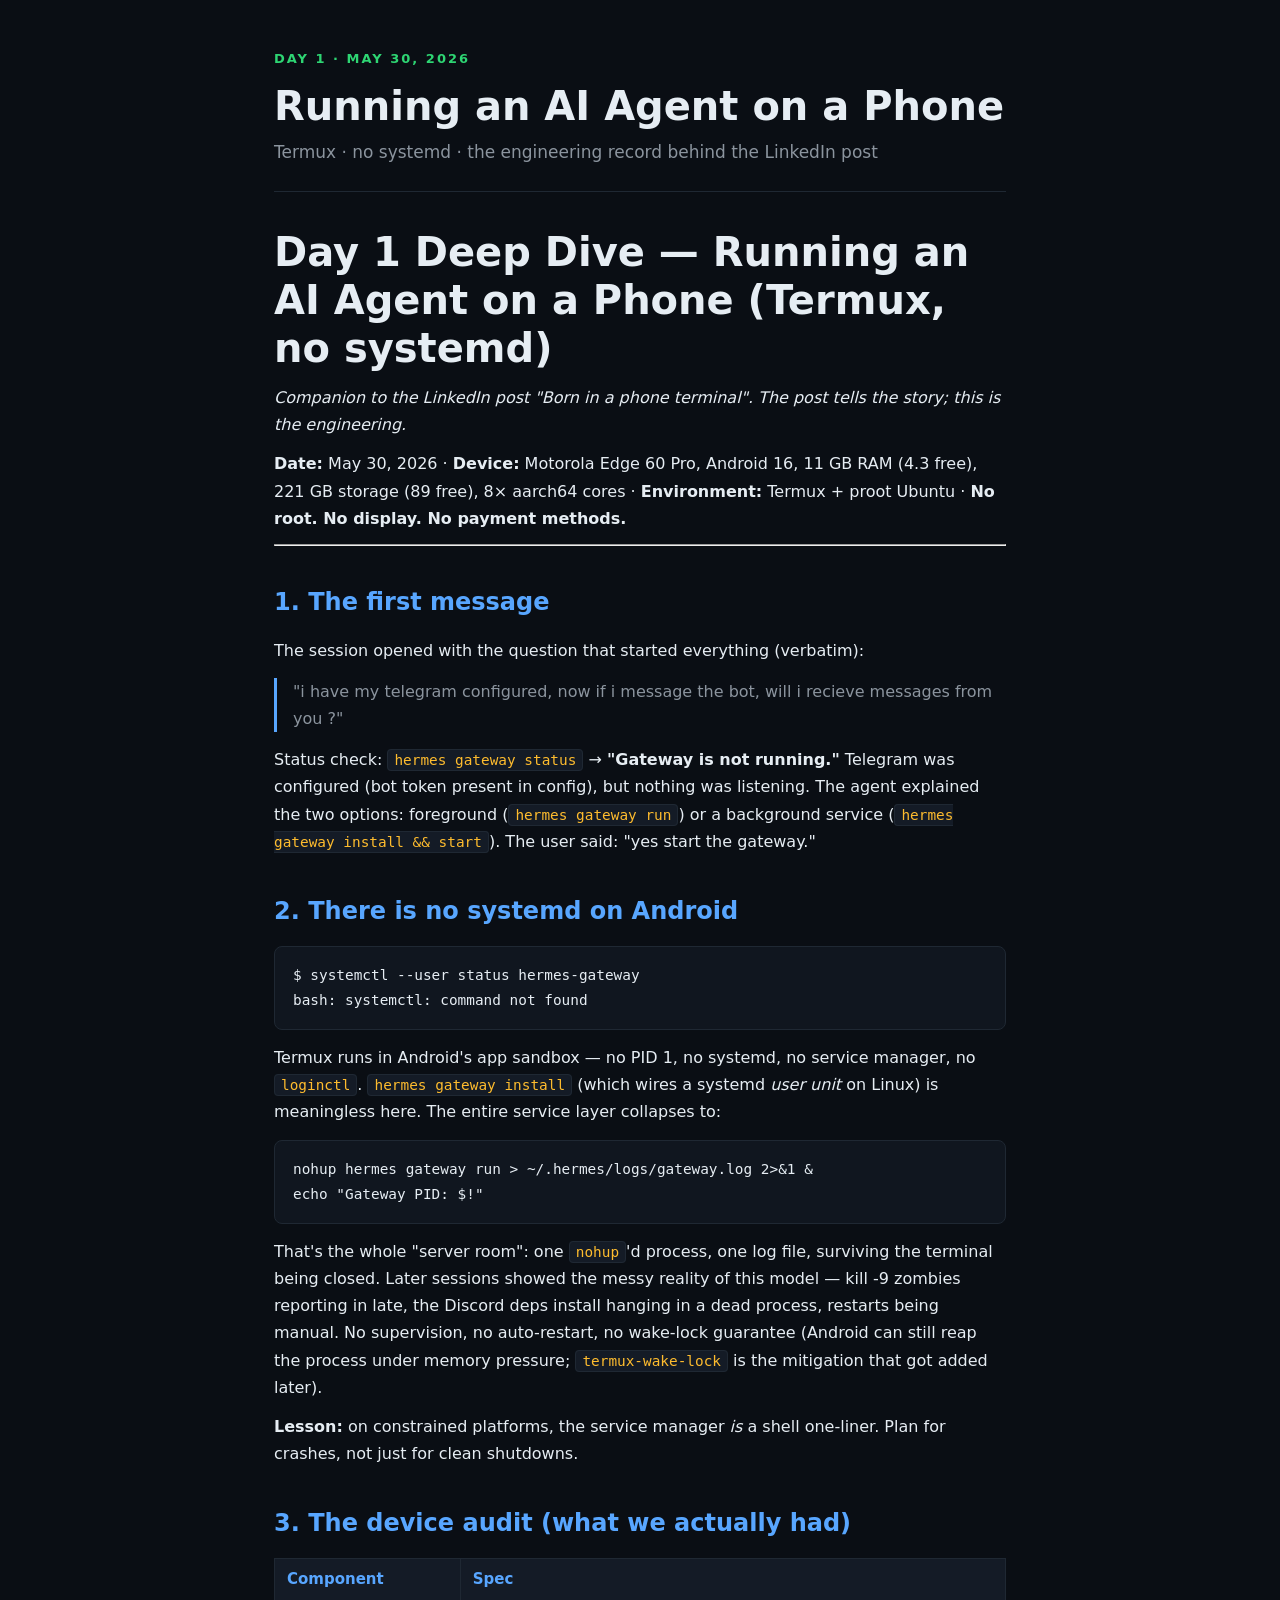
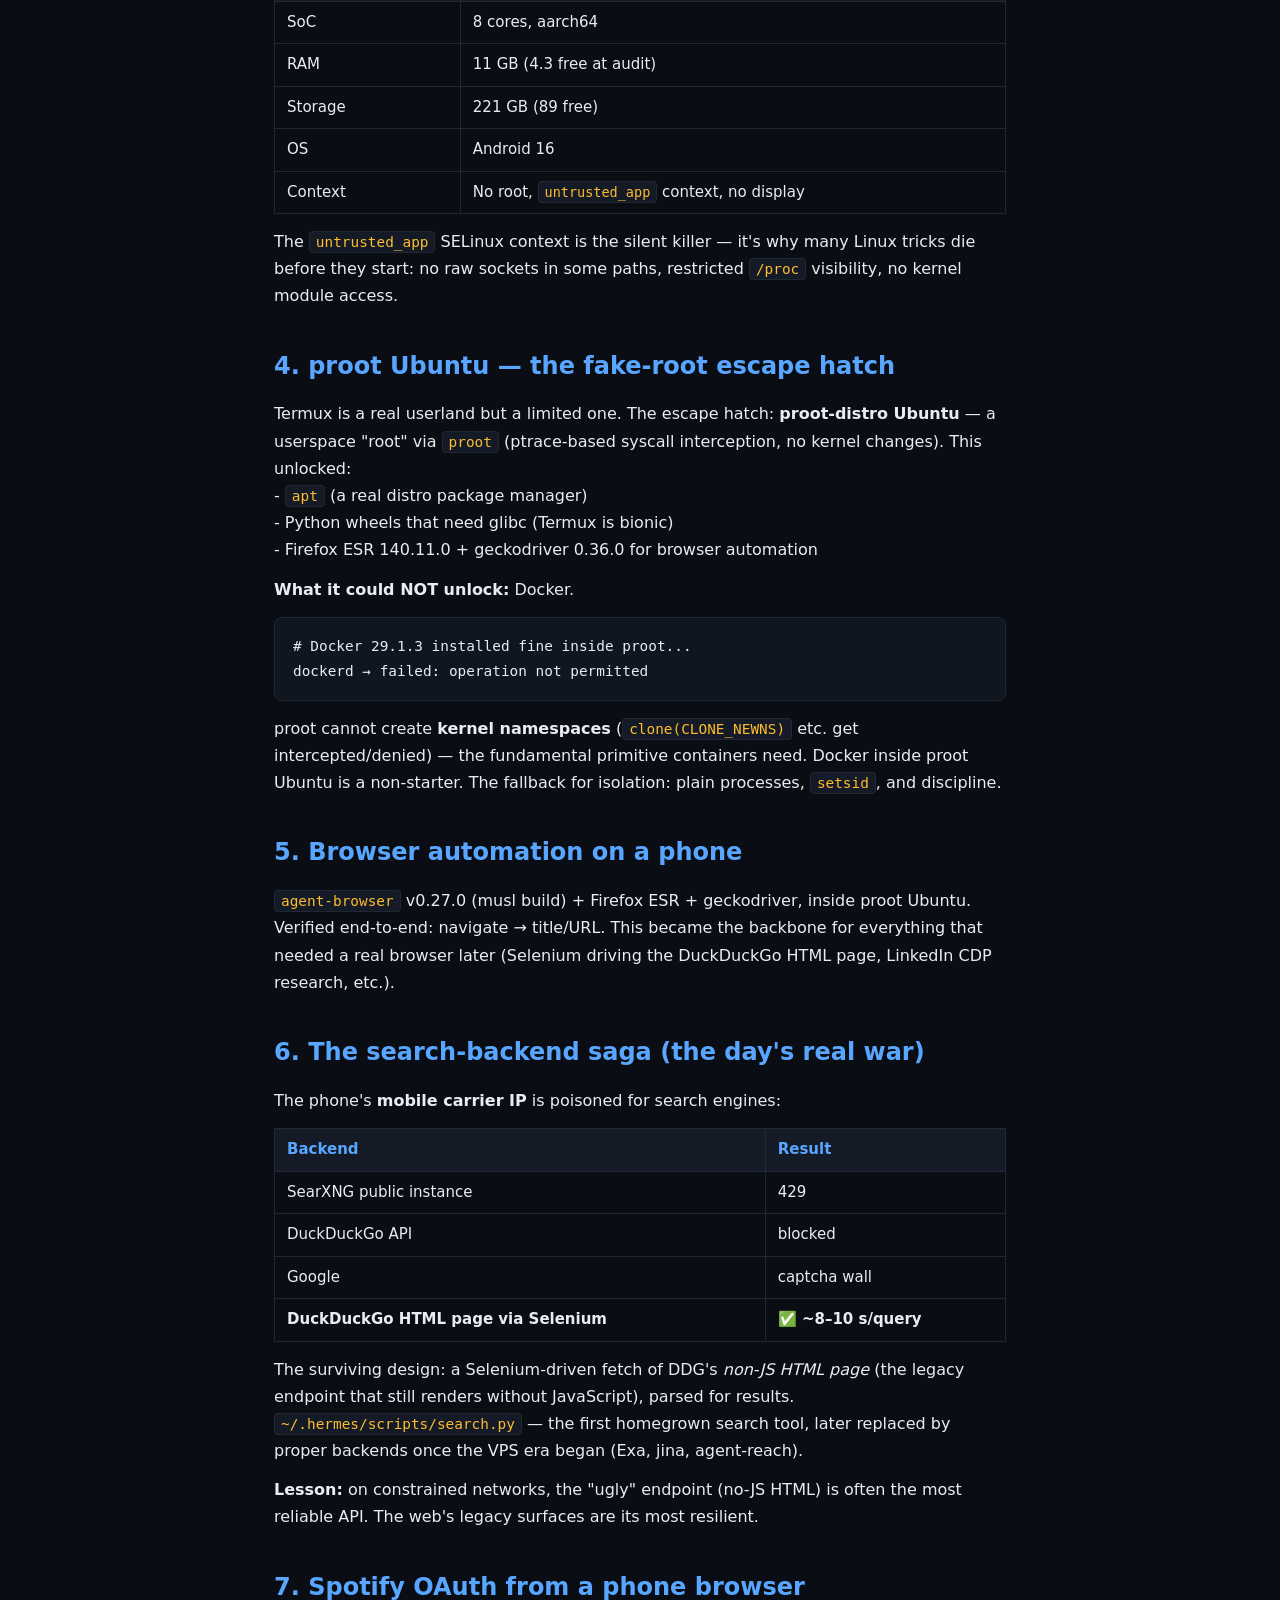
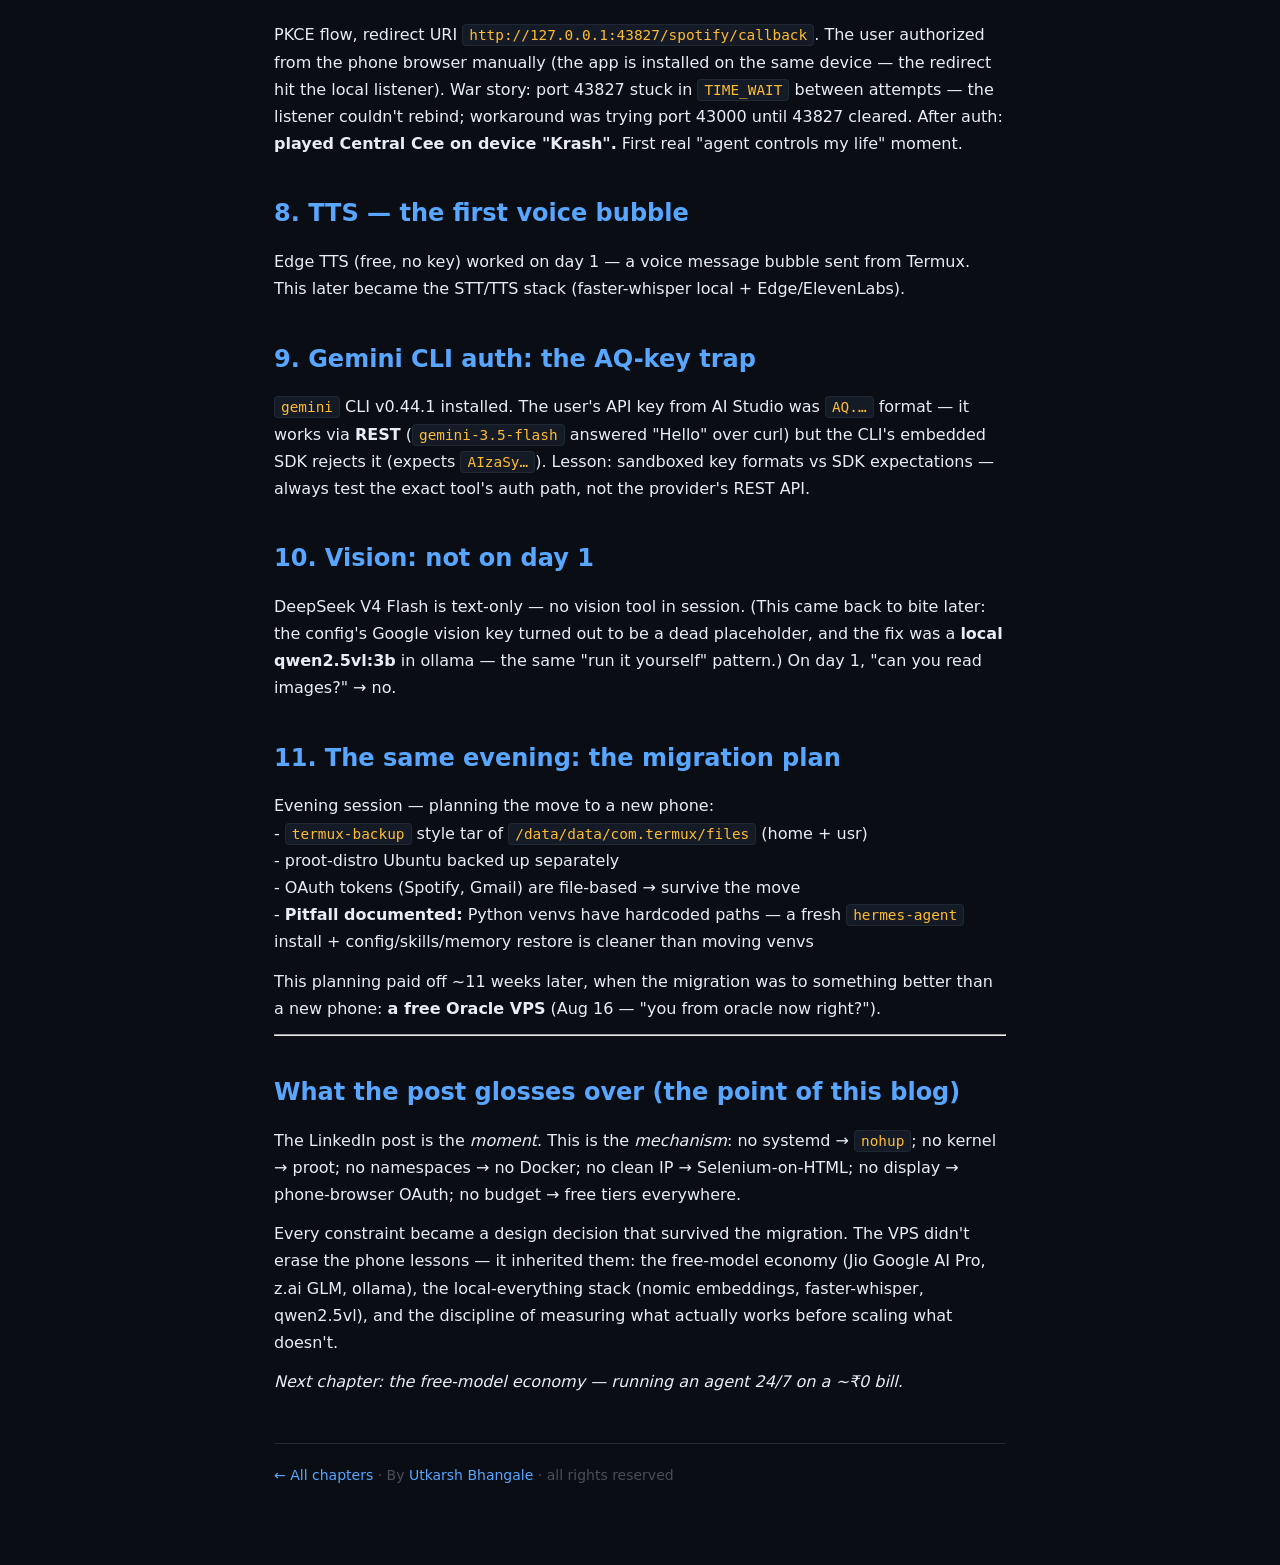
==== day1.html @ 211d9747 "feat: agent-journey blog — day 1 deep dive + landing" ====
<!DOCTYPE html>
<html lang="en">
<head>
<meta charset="utf-8">
<meta name="viewport" content="width=device-width, initial-scale=1">
<title>Day 1 Deep Dive — Running an AI Agent on a Phone</title>
<meta property="og:title" content="Day 1 — Running an AI Agent on a Phone (Termux, no systemd)">
<meta property="og:description" content="The engineering record of day 1: no systemd, nohup as service manager, proot, the search-backend war, and more.">
<meta property="og:image" content="https://kragent66-glitch.github.io/agent-journey/og-card.png">
<link rel="stylesheet" href="style.css">
</head>
<body>
<div class="wrap">
  <header class="top">
    <div class="kicker">Day 1 · May 30, 2026</div>
    <h1>Running an AI Agent on a Phone</h1>
    <div class="sub">Termux · no systemd · the engineering record behind the LinkedIn post</div>
  </header>
  <h1>Day 1 Deep Dive — Running an AI Agent on a Phone (Termux, no systemd)</h1>
<p><em>Companion to the LinkedIn post "Born in a phone terminal". The post tells the story; this is the engineering.</em></p>
<p><strong>Date:</strong> May 30, 2026 · <strong>Device:</strong> Motorola Edge 60 Pro, Android 16, 11 GB RAM (4.3 free), 221 GB storage (89 free), 8× aarch64 cores · <strong>Environment:</strong> Termux + proot Ubuntu · <strong>No root. No display. No payment methods.</strong></p>
<hr />
<h2>1. The first message</h2>
<p>The session opened with the question that started everything (verbatim):</p>
<blockquote>
<p>"i have my telegram configured, now if i message the bot, will i recieve messages from you ?"</p>
</blockquote>
<p>Status check: <code>hermes gateway status</code> → <strong>"Gateway is not running."</strong> Telegram was configured (bot token present in config), but nothing was listening. The agent explained the two options: foreground (<code>hermes gateway run</code>) or a background service (<code>hermes gateway install &amp;&amp; start</code>). The user said: "yes start the gateway."</p>
<h2>2. There is no systemd on Android</h2>
<pre><code class="language-bash">$ systemctl --user status hermes-gateway
bash: systemctl: command not found
</code></pre>
<p>Termux runs in Android's app sandbox — no PID 1, no systemd, no service manager, no <code>loginctl</code>. <code>hermes gateway install</code> (which wires a systemd <em>user unit</em> on Linux) is meaningless here. The entire service layer collapses to:</p>
<pre><code class="language-bash">nohup hermes gateway run &gt; ~/.hermes/logs/gateway.log 2&gt;&amp;1 &amp;
echo &quot;Gateway PID: $!&quot;
</code></pre>
<p>That's the whole "server room": one <code>nohup</code>'d process, one log file, surviving the terminal being closed. Later sessions showed the messy reality of this model — kill -9 zombies reporting in late, the Discord deps install hanging in a dead process, restarts being manual. No supervision, no auto-restart, no wake-lock guarantee (Android can still reap the process under memory pressure; <code>termux-wake-lock</code> is the mitigation that got added later).</p>
<p><strong>Lesson:</strong> on constrained platforms, the service manager <em>is</em> a shell one-liner. Plan for crashes, not just for clean shutdowns.</p>
<h2>3. The device audit (what we actually had)</h2>
<table>
<thead>
<tr>
<th>Component</th>
<th>Spec</th>
</tr>
</thead>
<tbody>
<tr>
<td>SoC</td>
<td>8 cores, aarch64</td>
</tr>
<tr>
<td>RAM</td>
<td>11 GB (4.3 free at audit)</td>
</tr>
<tr>
<td>Storage</td>
<td>221 GB (89 free)</td>
</tr>
<tr>
<td>OS</td>
<td>Android 16</td>
</tr>
<tr>
<td>Context</td>
<td>No root, <code>untrusted_app</code> context, no display</td>
</tr>
</tbody>
</table>
<p>The <code>untrusted_app</code> SELinux context is the silent killer — it's why many Linux tricks die before they start: no raw sockets in some paths, restricted <code>/proc</code> visibility, no kernel module access.</p>
<h2>4. proot Ubuntu — the fake-root escape hatch</h2>
<p>Termux is a real userland but a limited one. The escape hatch: <strong>proot-distro Ubuntu</strong> — a userspace "root" via <code>proot</code> (ptrace-based syscall interception, no kernel changes). This unlocked:<br />
- <code>apt</code> (a real distro package manager)<br />
- Python wheels that need glibc (Termux is bionic)<br />
- Firefox ESR 140.11.0 + geckodriver 0.36.0 for browser automation</p>
<p><strong>What it could NOT unlock:</strong> Docker.</p>
<pre><code class="language-bash"># Docker 29.1.3 installed fine inside proot...
dockerd → failed: operation not permitted
</code></pre>
<p>proot cannot create <strong>kernel namespaces</strong> (<code>clone(CLONE_NEWNS)</code> etc. get intercepted/denied) — the fundamental primitive containers need. Docker inside proot Ubuntu is a non-starter. The fallback for isolation: plain processes, <code>setsid</code>, and discipline.</p>
<h2>5. Browser automation on a phone</h2>
<p><code>agent-browser</code> v0.27.0 (musl build) + Firefox ESR + geckodriver, inside proot Ubuntu. Verified end-to-end: navigate → title/URL. This became the backbone for everything that needed a real browser later (Selenium driving the DuckDuckGo HTML page, LinkedIn CDP research, etc.).</p>
<h2>6. The search-backend saga (the day's real war)</h2>
<p>The phone's <strong>mobile carrier IP</strong> is poisoned for search engines:</p>
<table>
<thead>
<tr>
<th>Backend</th>
<th>Result</th>
</tr>
</thead>
<tbody>
<tr>
<td>SearXNG public instance</td>
<td>429</td>
</tr>
<tr>
<td>DuckDuckGo API</td>
<td>blocked</td>
</tr>
<tr>
<td>Google</td>
<td>captcha wall</td>
</tr>
<tr>
<td><strong>DuckDuckGo HTML page via Selenium</strong></td>
<td><strong>✅ ~8–10 s/query</strong></td>
</tr>
</tbody>
</table>
<p>The surviving design: a Selenium-driven fetch of DDG's <em>non-JS HTML page</em> (the legacy endpoint that still renders without JavaScript), parsed for results. <code>~/.hermes/scripts/search.py</code> — the first homegrown search tool, later replaced by proper backends once the VPS era began (Exa, jina, agent-reach).</p>
<p><strong>Lesson:</strong> on constrained networks, the "ugly" endpoint (no-JS HTML) is often the most reliable API. The web's legacy surfaces are its most resilient.</p>
<h2>7. Spotify OAuth from a phone browser</h2>
<p>PKCE flow, redirect URI <code>http://127.0.0.1:43827/spotify/callback</code>. The user authorized from the phone browser manually (the app is installed on the same device — the redirect hit the local listener). War story: port 43827 stuck in <code>TIME_WAIT</code> between attempts — the listener couldn't rebind; workaround was trying port 43000 until 43827 cleared. After auth: <strong>played Central Cee on device "Krash".</strong> First real "agent controls my life" moment.</p>
<h2>8. TTS — the first voice bubble</h2>
<p>Edge TTS (free, no key) worked on day 1 — a voice message bubble sent from Termux. This later became the STT/TTS stack (faster-whisper local + Edge/ElevenLabs).</p>
<h2>9. Gemini CLI auth: the AQ-key trap</h2>
<p><code>gemini</code> CLI v0.44.1 installed. The user's API key from AI Studio was <code>AQ.…</code> format — it works via <strong>REST</strong> (<code>gemini-3.5-flash</code> answered "Hello" over curl) but the CLI's embedded SDK rejects it (expects <code>AIzaSy…</code>). Lesson: sandboxed key formats vs SDK expectations — always test the exact tool's auth path, not the provider's REST API.</p>
<h2>10. Vision: not on day 1</h2>
<p>DeepSeek V4 Flash is text-only — no vision tool in session. (This came back to bite later: the config's Google vision key turned out to be a dead placeholder, and the fix was a <strong>local qwen2.5vl:3b</strong> in ollama — the same "run it yourself" pattern.) On day 1, "can you read images?" → no.</p>
<h2>11. The same evening: the migration plan</h2>
<p>Evening session — planning the move to a new phone:<br />
- <code>termux-backup</code> style tar of <code>/data/data/com.termux/files</code> (home + usr)<br />
- proot-distro Ubuntu backed up separately<br />
- OAuth tokens (Spotify, Gmail) are file-based → survive the move<br />
- <strong>Pitfall documented:</strong> Python venvs have hardcoded paths — a fresh <code>hermes-agent</code> install + config/skills/memory restore is cleaner than moving venvs</p>
<p>This planning paid off ~11 weeks later, when the migration was to something better than a new phone: <strong>a free Oracle VPS</strong> (Aug 16 — "you from oracle now right?").</p>
<hr />
<h2>What the post glosses over (the point of this blog)</h2>
<p>The LinkedIn post is the <em>moment</em>. This is the <em>mechanism</em>: no systemd → <code>nohup</code>; no kernel → proot; no namespaces → no Docker; no clean IP → Selenium-on-HTML; no display → phone-browser OAuth; no budget → free tiers everywhere.</p>
<p>Every constraint became a design decision that survived the migration. The VPS didn't erase the phone lessons — it inherited them: the free-model economy (Jio Google AI Pro, z.ai GLM, ollama), the local-everything stack (nomic embeddings, faster-whisper, qwen2.5vl), and the discipline of measuring what actually works before scaling what doesn't.</p>
<p><em>Next chapter: the free-model economy — running an agent 24/7 on a ~₹0 bill.</em></p>
  <footer>
    <a href="index.html">← All chapters</a> · By <a href="https://github.com/kragent66-glitch">Utkarsh Bhangale</a> · all rights reserved
  </footer>
</div>
</body>
</html>
---- style.css ----
/* agent-journey — dark terminal theme */
* { margin: 0; padding: 0; box-sizing: border-box; }
body { background: #0a0e14; color: #e6edf3; font-family: 'DejaVu Sans', 'Segoe UI', Arial, sans-serif; line-height: 1.7; }
a { color: #58a6ff; text-decoration: none; } a:hover { text-decoration: underline; }
.wrap { max-width: 780px; margin: 0 auto; padding: 48px 24px 80px; }
header.top { border-bottom: 1px solid #1f2833; padding-bottom: 24px; margin-bottom: 36px; }
.kicker { color: #2ed573; font-size: 13px; letter-spacing: 2px; text-transform: uppercase; font-weight: 700; }
h1 { font-size: 40px; line-height: 1.2; margin: 12px 0 8px; }
.sub { color: #8b949e; font-size: 17px; }
h2 { font-size: 24px; margin: 36px 0 14px; color: #58a6ff; }
h3 { font-size: 18px; margin: 24px 0 10px; }
p { margin: 12px 0; }
ul, ol { margin: 12px 0 12px 24px; }
li { margin: 6px 0; }
code { background: #141b26; border: 1px solid #1f2833; border-radius: 4px; padding: 2px 6px; font-family: 'DejaVu Sans Mono', monospace; font-size: 0.9em; color: #febc2e; }
pre { background: #10161f; border: 1px solid #1f2833; border-radius: 8px; padding: 16px 18px; overflow-x: auto; margin: 14px 0; }
pre code { background: none; border: none; padding: 0; color: #e6edf3; }
blockquote { border-left: 3px solid #58a6ff; padding-left: 16px; color: #8b949e; margin: 14px 0; }
table { border-collapse: collapse; margin: 14px 0; width: 100%; font-size: 15px; }
th, td { border: 1px solid #1f2833; padding: 8px 12px; text-align: left; }
th { background: #141b26; color: #58a6ff; }
.post-card { background: #10161f; border: 1px solid #1f2833; border-radius: 10px; padding: 22px 24px; margin: 16px 0; }
.post-card .date { color: #6e7681; font-size: 13px; }
.post-card h3 { margin: 4px 0 6px; }
.banner { width: 100%; border-radius: 10px; border: 1px solid #1f2833; margin: 18px 0; }
footer { margin-top: 48px; padding-top: 20px; border-top: 1px solid #1f2833; color: #484f58; font-size: 14px; }
.chips { display: flex; flex-wrap: wrap; gap: 8px; margin: 14px 0; }
.chip { background: #141b26; border: 1px solid #1f2833; padding: 4px 12px; border-radius: 20px; font-size: 13px; color: #8b949e; }
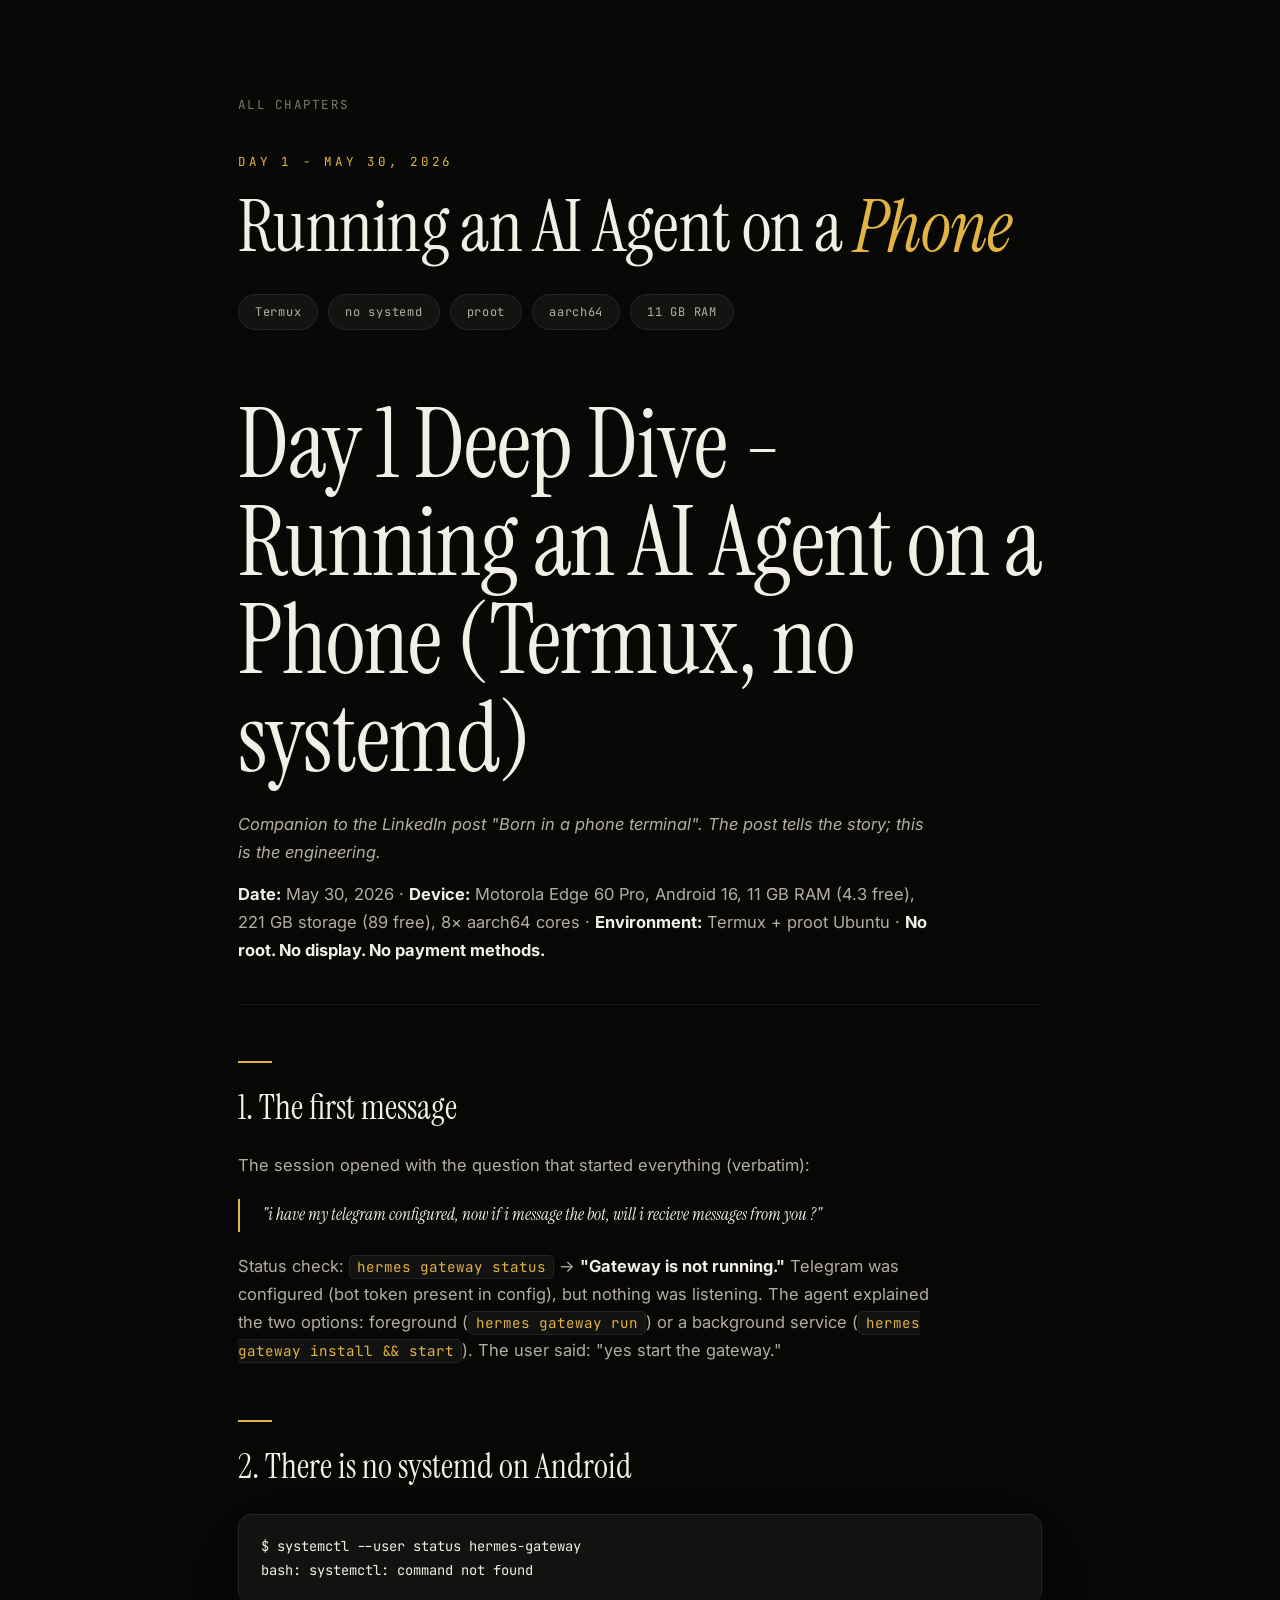
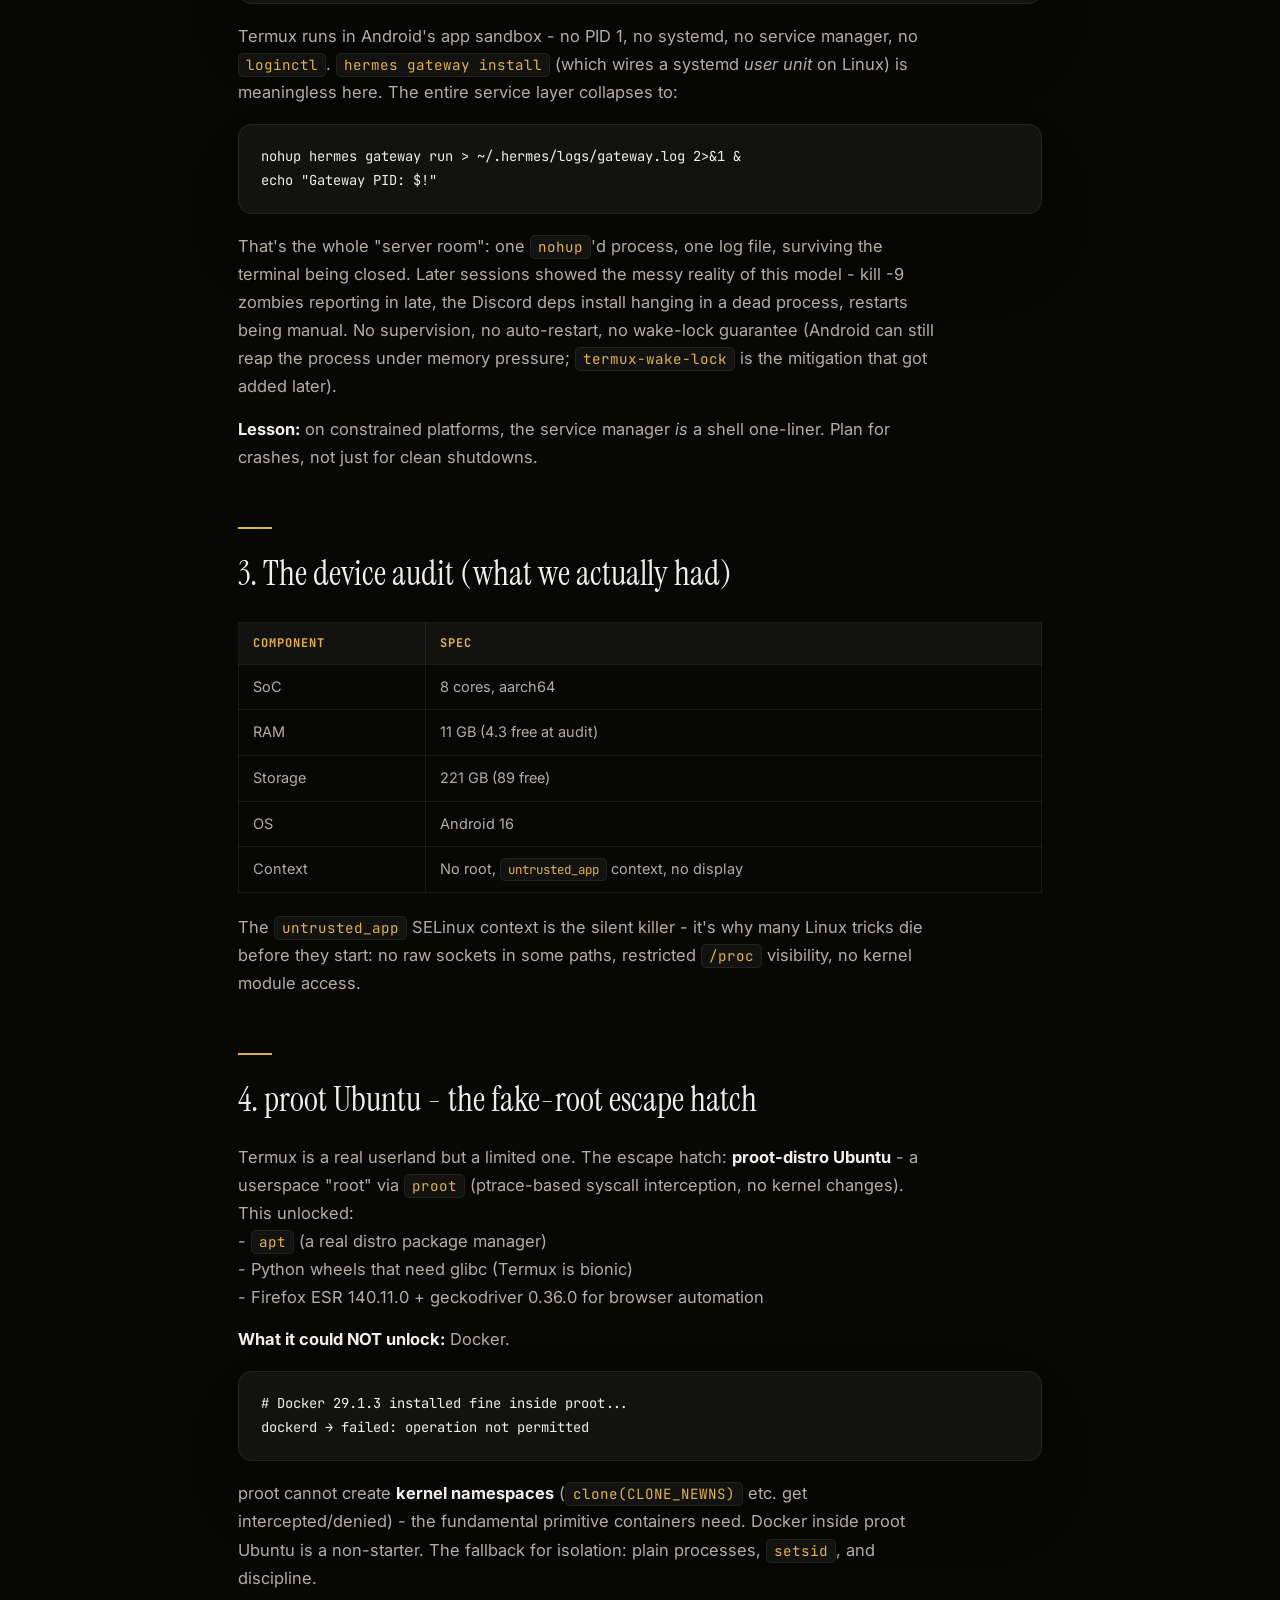
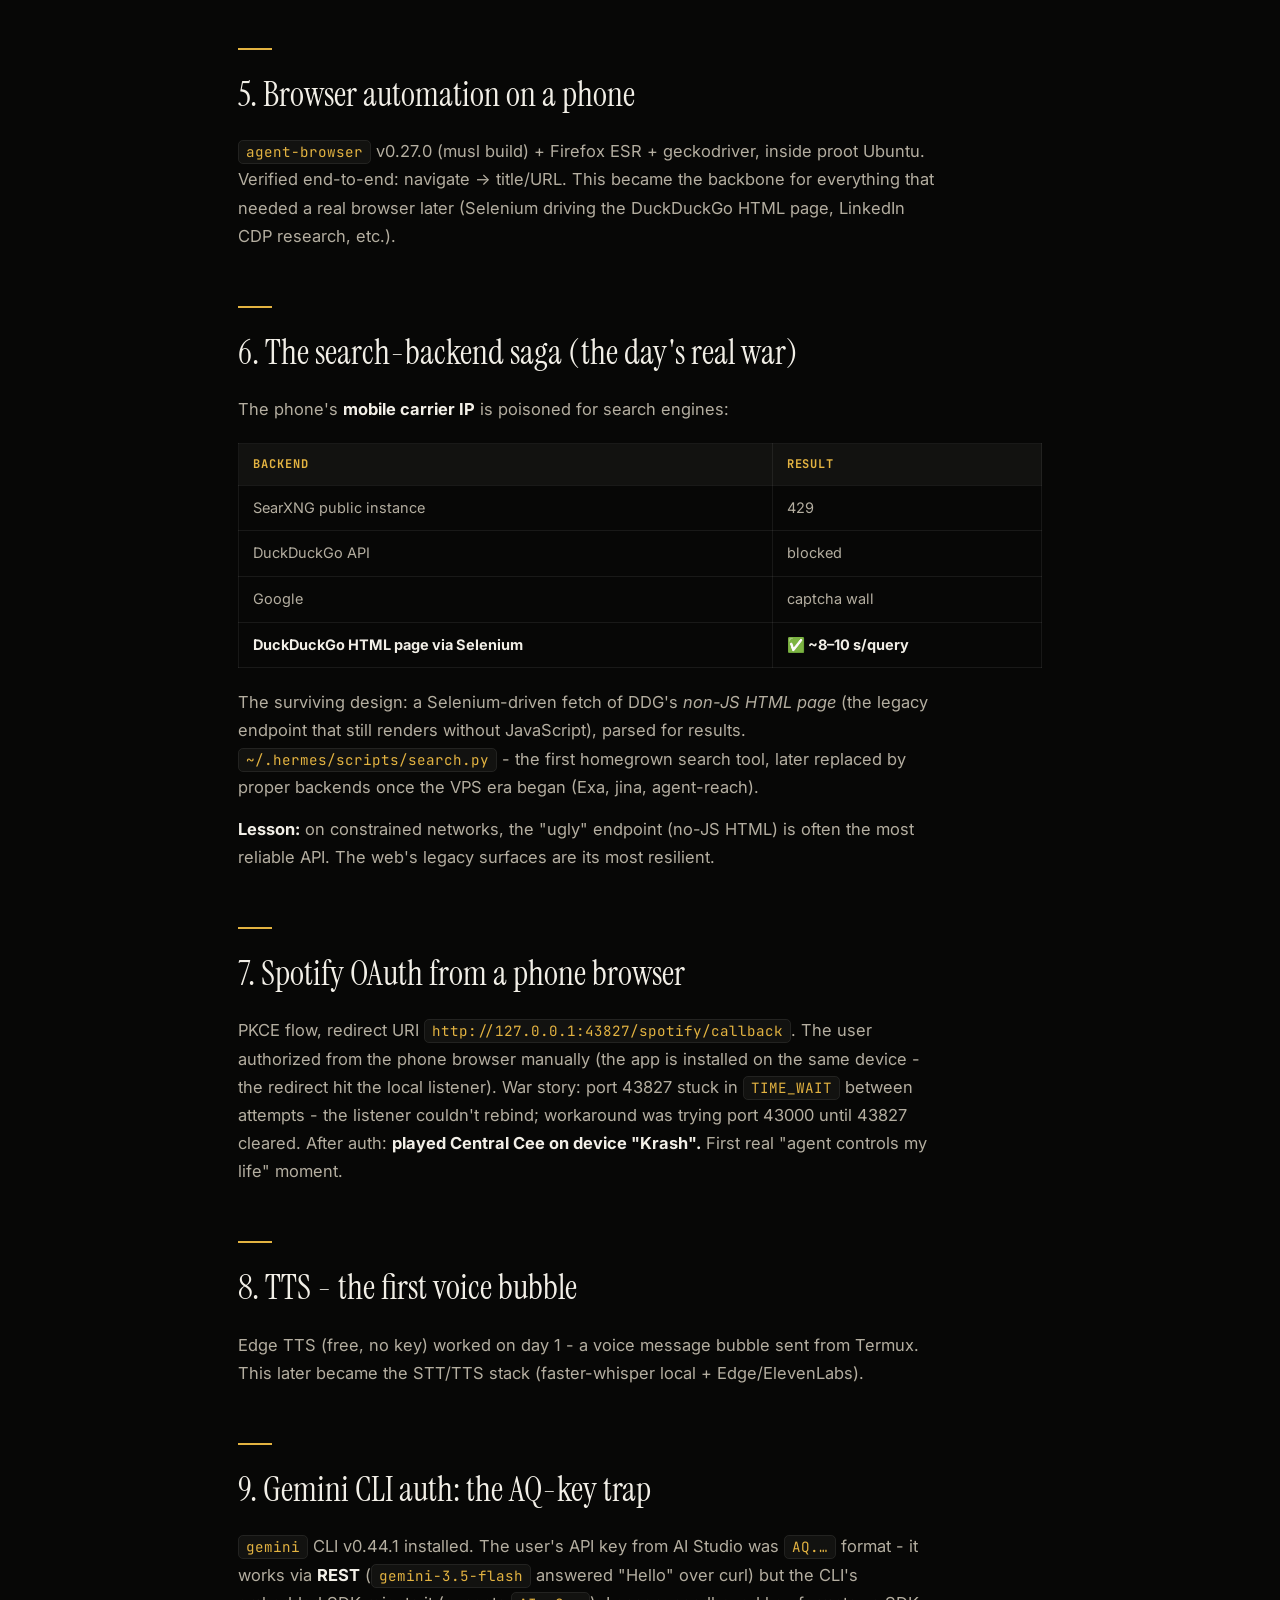
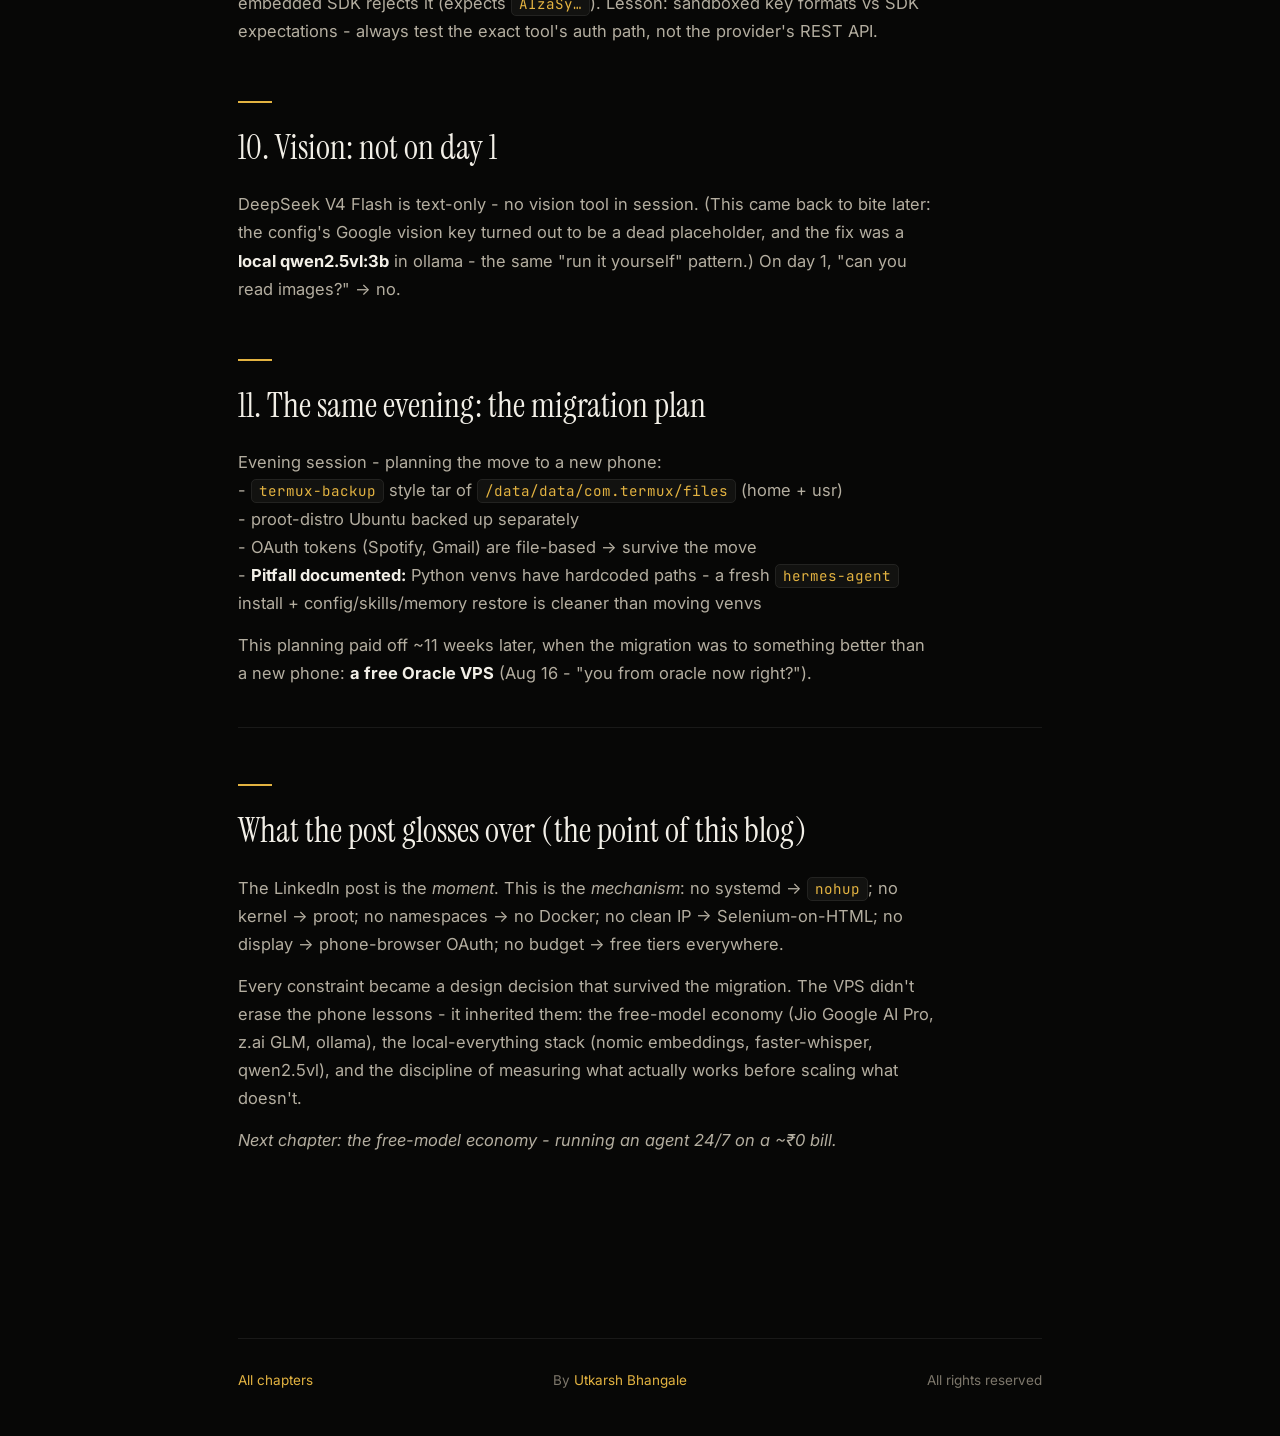
==== commit 08a6a62f: "design: Nocturne redesign (gold on warm near-black, Instrument Serif, film grain, chapter numerals);" ====
--- a/day1.html
+++ b/day1.html
@@ -3,20 +3,30 @@
 <head>
 <meta charset="utf-8">
 <meta name="viewport" content="width=device-width, initial-scale=1">
-<title>Day 1 Deep Dive — Running an AI Agent on a Phone</title>
-<meta property="og:title" content="Day 1 — Running an AI Agent on a Phone (Termux, no systemd)">
-<meta property="og:description" content="The engineering record of day 1: no systemd, nohup as service manager, proot, the search-backend war, and more.">
+<title>Day 1 Deep Dive - Running an AI Agent on a Phone</title>
+<meta name="description" content="The engineering record of day 1: no systemd, nohup as service manager, proot, the search-backend war, and more.">
+<meta property="og:title" content="Day 1 - Running an AI Agent on a Phone (Termux, no systemd)">
+<meta property="og:description" content="The engineering record of day 1: no systemd, nohup as service manager, proot, the search-backend war.">
 <meta property="og:image" content="https://kragent66-glitch.github.io/agent-journey/og-card.png">
+<link rel="preconnect" href="https://fonts.googleapis.com">
+<link rel="preconnect" href="https://fonts.gstatic.com" crossorigin>
+<link href="https://fonts.googleapis.com/css2?family=Instrument+Serif:ital@0;1&family=Inter:wght@400;500;600&family=JetBrains+Mono:wght@400;500&display=swap" rel="stylesheet">
 <link rel="stylesheet" href="style.css">
 </head>
 <body>
+<div id="progress"></div>
 <div class="wrap">
-  <header class="top">
-    <div class="kicker">Day 1 · May 30, 2026</div>
-    <h1>Running an AI Agent on a Phone</h1>
-    <div class="sub">Termux · no systemd · the engineering record behind the LinkedIn post</div>
+  <header class="article-hero">
+    <a class="back" href="index.html">All chapters</a>
+    <span class="eyebrow" style="display:block;margin-top:34px;">Day 1 - May 30, 2026</span>
+    <h1>Running an AI Agent on a <em>Phone</em></h1>
+    <div class="chips">
+      <span class="chip">Termux</span><span class="chip">no systemd</span><span class="chip">proot</span>
+      <span class="chip">aarch64</span><span class="chip">11 GB RAM</span>
+    </div>
   </header>
-  <h1>Day 1 Deep Dive — Running an AI Agent on a Phone (Termux, no systemd)</h1>
+  <article class="article">
+  <h1>Day 1 Deep Dive  -  Running an AI Agent on a Phone (Termux, no systemd)</h1>
 <p><em>Companion to the LinkedIn post "Born in a phone terminal". The post tells the story; this is the engineering.</em></p>
 <p><strong>Date:</strong> May 30, 2026 · <strong>Device:</strong> Motorola Edge 60 Pro, Android 16, 11 GB RAM (4.3 free), 221 GB storage (89 free), 8× aarch64 cores · <strong>Environment:</strong> Termux + proot Ubuntu · <strong>No root. No display. No payment methods.</strong></p>
 <hr />
@@ -30,11 +40,11 @@
 <pre><code class="language-bash">$ systemctl --user status hermes-gateway
 bash: systemctl: command not found
 </code></pre>
-<p>Termux runs in Android's app sandbox — no PID 1, no systemd, no service manager, no <code>loginctl</code>. <code>hermes gateway install</code> (which wires a systemd <em>user unit</em> on Linux) is meaningless here. The entire service layer collapses to:</p>
+<p>Termux runs in Android's app sandbox  -  no PID 1, no systemd, no service manager, no <code>loginctl</code>. <code>hermes gateway install</code> (which wires a systemd <em>user unit</em> on Linux) is meaningless here. The entire service layer collapses to:</p>
 <pre><code class="language-bash">nohup hermes gateway run &gt; ~/.hermes/logs/gateway.log 2&gt;&amp;1 &amp;
 echo &quot;Gateway PID: $!&quot;
 </code></pre>
-<p>That's the whole "server room": one <code>nohup</code>'d process, one log file, surviving the terminal being closed. Later sessions showed the messy reality of this model — kill -9 zombies reporting in late, the Discord deps install hanging in a dead process, restarts being manual. No supervision, no auto-restart, no wake-lock guarantee (Android can still reap the process under memory pressure; <code>termux-wake-lock</code> is the mitigation that got added later).</p>
+<p>That's the whole "server room": one <code>nohup</code>'d process, one log file, surviving the terminal being closed. Later sessions showed the messy reality of this model  -  kill -9 zombies reporting in late, the Discord deps install hanging in a dead process, restarts being manual. No supervision, no auto-restart, no wake-lock guarantee (Android can still reap the process under memory pressure; <code>termux-wake-lock</code> is the mitigation that got added later).</p>
 <p><strong>Lesson:</strong> on constrained platforms, the service manager <em>is</em> a shell one-liner. Plan for crashes, not just for clean shutdowns.</p>
 <h2>3. The device audit (what we actually had)</h2>
 <table>
@@ -67,9 +77,9 @@
 </tr>
 </tbody>
 </table>
-<p>The <code>untrusted_app</code> SELinux context is the silent killer — it's why many Linux tricks die before they start: no raw sockets in some paths, restricted <code>/proc</code> visibility, no kernel module access.</p>
-<h2>4. proot Ubuntu — the fake-root escape hatch</h2>
-<p>Termux is a real userland but a limited one. The escape hatch: <strong>proot-distro Ubuntu</strong> — a userspace "root" via <code>proot</code> (ptrace-based syscall interception, no kernel changes). This unlocked:<br />
+<p>The <code>untrusted_app</code> SELinux context is the silent killer  -  it's why many Linux tricks die before they start: no raw sockets in some paths, restricted <code>/proc</code> visibility, no kernel module access.</p>
+<h2>4. proot Ubuntu  -  the fake-root escape hatch</h2>
+<p>Termux is a real userland but a limited one. The escape hatch: <strong>proot-distro Ubuntu</strong>  -  a userspace "root" via <code>proot</code> (ptrace-based syscall interception, no kernel changes). This unlocked:<br />
 - <code>apt</code> (a real distro package manager)<br />
 - Python wheels that need glibc (Termux is bionic)<br />
 - Firefox ESR 140.11.0 + geckodriver 0.36.0 for browser automation</p>
@@ -77,7 +87,7 @@
 <pre><code class="language-bash"># Docker 29.1.3 installed fine inside proot...
 dockerd → failed: operation not permitted
 </code></pre>
-<p>proot cannot create <strong>kernel namespaces</strong> (<code>clone(CLONE_NEWNS)</code> etc. get intercepted/denied) — the fundamental primitive containers need. Docker inside proot Ubuntu is a non-starter. The fallback for isolation: plain processes, <code>setsid</code>, and discipline.</p>
+<p>proot cannot create <strong>kernel namespaces</strong> (<code>clone(CLONE_NEWNS)</code> etc. get intercepted/denied)  -  the fundamental primitive containers need. Docker inside proot Ubuntu is a non-starter. The fallback for isolation: plain processes, <code>setsid</code>, and discipline.</p>
 <h2>5. Browser automation on a phone</h2>
 <p><code>agent-browser</code> v0.27.0 (musl build) + Firefox ESR + geckodriver, inside proot Ubuntu. Verified end-to-end: navigate → title/URL. This became the backbone for everything that needed a real browser later (Selenium driving the DuckDuckGo HTML page, LinkedIn CDP research, etc.).</p>
 <h2>6. The search-backend saga (the day's real war)</h2>
@@ -108,31 +118,49 @@
 </tr>
 </tbody>
 </table>
-<p>The surviving design: a Selenium-driven fetch of DDG's <em>non-JS HTML page</em> (the legacy endpoint that still renders without JavaScript), parsed for results. <code>~/.hermes/scripts/search.py</code> — the first homegrown search tool, later replaced by proper backends once the VPS era began (Exa, jina, agent-reach).</p>
+<p>The surviving design: a Selenium-driven fetch of DDG's <em>non-JS HTML page</em> (the legacy endpoint that still renders without JavaScript), parsed for results. <code>~/.hermes/scripts/search.py</code>  -  the first homegrown search tool, later replaced by proper backends once the VPS era began (Exa, jina, agent-reach).</p>
 <p><strong>Lesson:</strong> on constrained networks, the "ugly" endpoint (no-JS HTML) is often the most reliable API. The web's legacy surfaces are its most resilient.</p>
 <h2>7. Spotify OAuth from a phone browser</h2>
-<p>PKCE flow, redirect URI <code>http://127.0.0.1:43827/spotify/callback</code>. The user authorized from the phone browser manually (the app is installed on the same device — the redirect hit the local listener). War story: port 43827 stuck in <code>TIME_WAIT</code> between attempts — the listener couldn't rebind; workaround was trying port 43000 until 43827 cleared. After auth: <strong>played Central Cee on device "Krash".</strong> First real "agent controls my life" moment.</p>
-<h2>8. TTS — the first voice bubble</h2>
-<p>Edge TTS (free, no key) worked on day 1 — a voice message bubble sent from Termux. This later became the STT/TTS stack (faster-whisper local + Edge/ElevenLabs).</p>
+<p>PKCE flow, redirect URI <code>http://127.0.0.1:43827/spotify/callback</code>. The user authorized from the phone browser manually (the app is installed on the same device  -  the redirect hit the local listener). War story: port 43827 stuck in <code>TIME_WAIT</code> between attempts  -  the listener couldn't rebind; workaround was trying port 43000 until 43827 cleared. After auth: <strong>played Central Cee on device "Krash".</strong> First real "agent controls my life" moment.</p>
+<h2>8. TTS  -  the first voice bubble</h2>
+<p>Edge TTS (free, no key) worked on day 1  -  a voice message bubble sent from Termux. This later became the STT/TTS stack (faster-whisper local + Edge/ElevenLabs).</p>
 <h2>9. Gemini CLI auth: the AQ-key trap</h2>
-<p><code>gemini</code> CLI v0.44.1 installed. The user's API key from AI Studio was <code>AQ.…</code> format — it works via <strong>REST</strong> (<code>gemini-3.5-flash</code> answered "Hello" over curl) but the CLI's embedded SDK rejects it (expects <code>AIzaSy…</code>). Lesson: sandboxed key formats vs SDK expectations — always test the exact tool's auth path, not the provider's REST API.</p>
+<p><code>gemini</code> CLI v0.44.1 installed. The user's API key from AI Studio was <code>AQ.…</code> format  -  it works via <strong>REST</strong> (<code>gemini-3.5-flash</code> answered "Hello" over curl) but the CLI's embedded SDK rejects it (expects <code>AIzaSy…</code>). Lesson: sandboxed key formats vs SDK expectations  -  always test the exact tool's auth path, not the provider's REST API.</p>
 <h2>10. Vision: not on day 1</h2>
-<p>DeepSeek V4 Flash is text-only — no vision tool in session. (This came back to bite later: the config's Google vision key turned out to be a dead placeholder, and the fix was a <strong>local qwen2.5vl:3b</strong> in ollama — the same "run it yourself" pattern.) On day 1, "can you read images?" → no.</p>
+<p>DeepSeek V4 Flash is text-only  -  no vision tool in session. (This came back to bite later: the config's Google vision key turned out to be a dead placeholder, and the fix was a <strong>local qwen2.5vl:3b</strong> in ollama  -  the same "run it yourself" pattern.) On day 1, "can you read images?" → no.</p>
 <h2>11. The same evening: the migration plan</h2>
-<p>Evening session — planning the move to a new phone:<br />
+<p>Evening session  -  planning the move to a new phone:<br />
 - <code>termux-backup</code> style tar of <code>/data/data/com.termux/files</code> (home + usr)<br />
 - proot-distro Ubuntu backed up separately<br />
 - OAuth tokens (Spotify, Gmail) are file-based → survive the move<br />
-- <strong>Pitfall documented:</strong> Python venvs have hardcoded paths — a fresh <code>hermes-agent</code> install + config/skills/memory restore is cleaner than moving venvs</p>
-<p>This planning paid off ~11 weeks later, when the migration was to something better than a new phone: <strong>a free Oracle VPS</strong> (Aug 16 — "you from oracle now right?").</p>
+- <strong>Pitfall documented:</strong> Python venvs have hardcoded paths  -  a fresh <code>hermes-agent</code> install + config/skills/memory restore is cleaner than moving venvs</p>
+<p>This planning paid off ~11 weeks later, when the migration was to something better than a new phone: <strong>a free Oracle VPS</strong> (Aug 16  -  "you from oracle now right?").</p>
 <hr />
 <h2>What the post glosses over (the point of this blog)</h2>
 <p>The LinkedIn post is the <em>moment</em>. This is the <em>mechanism</em>: no systemd → <code>nohup</code>; no kernel → proot; no namespaces → no Docker; no clean IP → Selenium-on-HTML; no display → phone-browser OAuth; no budget → free tiers everywhere.</p>
-<p>Every constraint became a design decision that survived the migration. The VPS didn't erase the phone lessons — it inherited them: the free-model economy (Jio Google AI Pro, z.ai GLM, ollama), the local-everything stack (nomic embeddings, faster-whisper, qwen2.5vl), and the discipline of measuring what actually works before scaling what doesn't.</p>
-<p><em>Next chapter: the free-model economy — running an agent 24/7 on a ~₹0 bill.</em></p>
+<p>Every constraint became a design decision that survived the migration. The VPS didn't erase the phone lessons  -  it inherited them: the free-model economy (Jio Google AI Pro, z.ai GLM, ollama), the local-everything stack (nomic embeddings, faster-whisper, qwen2.5vl), and the discipline of measuring what actually works before scaling what doesn't.</p>
+<p><em>Next chapter: the free-model economy  -  running an agent 24/7 on a ~₹0 bill.</em></p>
+  </article>
   <footer>
-    <a href="index.html">← All chapters</a> · By <a href="https://github.com/kragent66-glitch">Utkarsh Bhangale</a> · all rights reserved
+    <div class="row">
+      <span><a href="index.html">All chapters</a></span>
+      <span>By <a href="https://github.com/kragent66-glitch">Utkarsh Bhangale</a></span>
+      <span>All rights reserved</span>
+    </div>
   </footer>
 </div>
+<script>
+(function () {
+  var p = document.getElementById('progress');
+  var ticking = false;
+  function paint() {
+    var h = document.documentElement.scrollHeight - window.innerHeight;
+    p.style.width = (h > 0 ? (window.scrollY / h) * 100 : 0) + '%';
+    ticking = false;
+  }
+  window.addEventListener('scroll', function () { if (!ticking) { ticking = true; requestAnimationFrame(paint); } }, { passive: true });
+  paint();
+})();
+</script>
 </body>
 </html>
--- a/style.css
+++ b/style.css
@@ -1,28 +1,137 @@
-/* agent-journey — dark terminal theme */
+/* agent-journey — Nocturne design language (gold on warm near-black) */
+:root {
+  --bg: #070706;
+  --bg-soft: #0d0d0b;
+  --panel: #121210;
+  --gold: #e3b341;
+  --gold-hi: #f0c76a;
+  --ink: #f2efe7;
+  --muted: #b4aea0;
+  --faint: #7d776b;
+  --hairline: rgba(255, 255, 255, .07);
+  --green: #4ade80;
+  --radius: 14px;
+  --shadow: 0 40px 90px -40px rgba(0, 0, 0, .9);
+}
 * { margin: 0; padding: 0; box-sizing: border-box; }
-body { background: #0a0e14; color: #e6edf3; font-family: 'DejaVu Sans', 'Segoe UI', Arial, sans-serif; line-height: 1.7; }
-a { color: #58a6ff; text-decoration: none; } a:hover { text-decoration: underline; }
-.wrap { max-width: 780px; margin: 0 auto; padding: 48px 24px 80px; }
-header.top { border-bottom: 1px solid #1f2833; padding-bottom: 24px; margin-bottom: 36px; }
-.kicker { color: #2ed573; font-size: 13px; letter-spacing: 2px; text-transform: uppercase; font-weight: 700; }
-h1 { font-size: 40px; line-height: 1.2; margin: 12px 0 8px; }
-.sub { color: #8b949e; font-size: 17px; }
-h2 { font-size: 24px; margin: 36px 0 14px; color: #58a6ff; }
-h3 { font-size: 18px; margin: 24px 0 10px; }
-p { margin: 12px 0; }
-ul, ol { margin: 12px 0 12px 24px; }
-li { margin: 6px 0; }
-code { background: #141b26; border: 1px solid #1f2833; border-radius: 4px; padding: 2px 6px; font-family: 'DejaVu Sans Mono', monospace; font-size: 0.9em; color: #febc2e; }
-pre { background: #10161f; border: 1px solid #1f2833; border-radius: 8px; padding: 16px 18px; overflow-x: auto; margin: 14px 0; }
-pre code { background: none; border: none; padding: 0; color: #e6edf3; }
-blockquote { border-left: 3px solid #58a6ff; padding-left: 16px; color: #8b949e; margin: 14px 0; }
-table { border-collapse: collapse; margin: 14px 0; width: 100%; font-size: 15px; }
-th, td { border: 1px solid #1f2833; padding: 8px 12px; text-align: left; }
-th { background: #141b26; color: #58a6ff; }
-.post-card { background: #10161f; border: 1px solid #1f2833; border-radius: 10px; padding: 22px 24px; margin: 16px 0; }
-.post-card .date { color: #6e7681; font-size: 13px; }
-.post-card h3 { margin: 4px 0 6px; }
-.banner { width: 100%; border-radius: 10px; border: 1px solid #1f2833; margin: 18px 0; }
-footer { margin-top: 48px; padding-top: 20px; border-top: 1px solid #1f2833; color: #484f58; font-size: 14px; }
-.chips { display: flex; flex-wrap: wrap; gap: 8px; margin: 14px 0; }
-.chip { background: #141b26; border: 1px solid #1f2833; padding: 4px 12px; border-radius: 20px; font-size: 13px; color: #8b949e; }
+html { scroll-behavior: smooth; }
+body {
+  background: var(--bg);
+  color: var(--ink);
+  font-family: 'Inter', 'Segoe UI', Arial, sans-serif;
+  line-height: 1.7;
+  -webkit-font-smoothing: antialiased;
+  overflow-x: hidden;
+}
+/* film grain */
+body::after {
+  content: ""; position: fixed; inset: 0; z-index: 60; pointer-events: none; opacity: .05;
+  background-image: url("data:image/svg+xml,%3Csvg xmlns='http://www.w3.org/2000/svg' width='160' height='160'%3E%3Cfilter id='n'%3E%3CfeTurbulence type='fractalNoise' baseFrequency='0.9' numOctaves='2'/%3E%3C/filter%3E%3Crect width='100%25' height='100%25' filter='url(%23n)'/%3E%3C/svg%3E");
+  mix-blend-mode: overlay;
+}
+/* gold scroll progress */
+#progress { position: fixed; top: 0; left: 0; height: 2px; width: 0; background: var(--gold); z-index: 70; }
+a { color: var(--gold); text-decoration: none; }
+a:hover { color: var(--gold-hi); }
+.wrap { max-width: 860px; margin: 0 auto; padding: 0 28px; }
+
+/* hero */
+.hero { padding: 120px 0 72px; position: relative; }
+.hero::before {
+  content: ""; position: absolute; top: -200px; right: -160px; width: 640px; height: 640px; border-radius: 50%;
+  background: radial-gradient(circle, rgba(227, 179, 65, .10), transparent 65%); pointer-events: none;
+}
+.eyebrow {
+  font-family: 'JetBrains Mono', monospace; font-size: 12.5px; letter-spacing: .22em; text-transform: uppercase;
+  color: var(--gold); display: inline-flex; align-items: center; gap: 10px;
+}
+.eyebrow::before { content: ""; width: 26px; height: 1px; background: var(--gold); }
+h1 {
+  font-family: 'Instrument Serif', Georgia, serif; font-weight: 400;
+  font-size: clamp(56px, 9vw, 96px); line-height: 1.02; letter-spacing: -.01em; margin: 26px 0 22px;
+}
+h1 em { font-style: italic; color: var(--gold); }
+.hero-sub { font-size: 19px; color: var(--muted); max-width: 560px; line-height: 1.65; }
+.hero-sub b { color: var(--ink); font-weight: 600; }
+.chips { display: flex; flex-wrap: wrap; gap: 10px; margin: 30px 0 0; }
+.chip {
+  font-family: 'JetBrains Mono', monospace; font-size: 12px; letter-spacing: .06em;
+  color: var(--muted); border: 1px solid var(--hairline); background: var(--panel);
+  padding: 7px 16px; border-radius: 999px;
+}
+.hero-fig { margin-top: 56px; }
+.hero-fig img { width: 100%; border-radius: var(--radius); border: 1px solid var(--hairline); box-shadow: var(--shadow); display: block; }
+.hero-fig figcaption { font-family: 'JetBrains Mono', monospace; font-size: 11.5px; color: var(--faint); margin-top: 12px; letter-spacing: .04em; }
+
+/* chapters */
+.chapters { padding: 96px 0 40px; position: relative; }
+.chapters h2 { font-family: 'Instrument Serif', Georgia, serif; font-weight: 400; font-size: 44px; margin-bottom: 8px; }
+.chapters .lede { color: var(--muted); font-size: 16.5px; max-width: 520px; margin-bottom: 44px; }
+.chap {
+  position: relative; padding: 34px 0 34px 96px; border-top: 1px solid var(--hairline);
+  opacity: 0; transform: translateY(22px); transition: opacity .7s cubic-bezier(.16,1,.3,1), transform .7s cubic-bezier(.16,1,.3,1);
+}
+.chap.in { opacity: 1; transform: none; }
+.chap:last-of-type { border-bottom: 1px solid var(--hairline); }
+.chap .num {
+  position: absolute; left: -8px; top: 6px; font-family: 'Instrument Serif', Georgia, serif;
+  font-size: 88px; line-height: 1; color: rgba(227, 179, 65, .13); pointer-events: none; user-select: none;
+}
+.chap .date { font-family: 'JetBrains Mono', monospace; font-size: 11.5px; letter-spacing: .18em; text-transform: uppercase; color: var(--faint); }
+.chap .status { font-family: 'JetBrains Mono', monospace; font-size: 11px; letter-spacing: .1em; color: var(--green); margin-left: 10px; }
+.chap h3 { font-family: 'Instrument Serif', Georgia, serif; font-weight: 400; font-size: 30px; margin: 10px 0 8px; line-height: 1.2; }
+.chap h3 a { color: var(--ink); }
+.chap h3 a:hover { color: var(--gold); }
+.chap p { color: var(--muted); font-size: 15.5px; max-width: 600px; }
+.chap .soon { color: var(--faint); font-style: italic; }
+
+/* footer */
+footer { margin-top: 110px; padding: 30px 0 48px; border-top: 1px solid var(--hairline); }
+footer .row { display: flex; justify-content: space-between; flex-wrap: wrap; gap: 12px; font-size: 13.5px; color: var(--faint); }
+footer .row b { color: var(--muted); font-weight: 600; }
+
+/* article page */
+.article-hero { padding: 90px 0 40px; }
+.article-hero .back { font-family: 'JetBrains Mono', monospace; font-size: 12.5px; letter-spacing: .1em; text-transform: uppercase; color: var(--faint); }
+.article-hero .back:hover { color: var(--gold); }
+.article-hero h1 { font-size: clamp(44px, 7vw, 72px); margin-top: 18px; }
+.article { padding-bottom: 60px; }
+.article h2 { font-family: 'Instrument Serif', Georgia, serif; font-weight: 400; font-size: 34px; margin: 56px 0 14px; color: var(--ink); }
+.article h2::before { content: ""; display: block; width: 34px; height: 2px; background: var(--gold); margin-bottom: 16px; }
+.article h3 { font-size: 20px; font-weight: 600; margin: 34px 0 10px; color: var(--ink); }
+.article p { color: var(--muted); font-size: 16.5px; margin: 14px 0; max-width: 70ch; }
+.article ul, .article ol { color: var(--muted); font-size: 16.5px; margin: 14px 0 14px 26px; max-width: 70ch; }
+.article li { margin: 8px 0; }
+.article strong { color: var(--ink); }
+.article code {
+  font-family: 'JetBrains Mono', monospace; font-size: .86em; background: var(--panel);
+  border: 1px solid var(--hairline); border-radius: 5px; padding: 2px 7px; color: var(--gold);
+}
+.article pre {
+  background: var(--panel); border: 1px solid var(--hairline); border-radius: var(--radius);
+  padding: 20px 22px; overflow-x: auto; margin: 18px 0; box-shadow: var(--shadow);
+}
+.article pre code { background: none; border: none; padding: 0; color: var(--ink); }
+.article blockquote {
+  border-left: 2px solid var(--gold); padding: 4px 0 4px 22px; margin: 20px 0; color: var(--ink);
+  font-family: 'Instrument Serif', Georgia, serif; font-size: 21px; font-style: italic; line-height: 1.5;
+}
+.article blockquote p { color: var(--ink); margin: 0; }
+.article table { border-collapse: collapse; margin: 20px 0; width: 100%; font-size: 14.5px; }
+.article th, .article td { border: 1px solid var(--hairline); padding: 10px 14px; text-align: left; }
+.article th { font-family: 'JetBrains Mono', monospace; font-size: 12px; letter-spacing: .08em; text-transform: uppercase; color: var(--gold); background: var(--panel); }
+.article td { color: var(--muted); }
+.article hr { border: none; border-top: 1px solid var(--hairline); margin: 40px 0; }
+
+@media (max-width: 640px) {
+  .hero { padding: 84px 0 48px; }
+  .chap { padding-left: 64px; }
+  .chap .num { font-size: 60px; left: -2px; }
+  .wrap { padding: 0 20px; }
+}
+
+@media (prefers-reduced-motion: reduce) {
+  html { scroll-behavior: auto; }
+  .chap { opacity: 1; transform: none; transition: none; }
+  #progress { display: none; }
+}
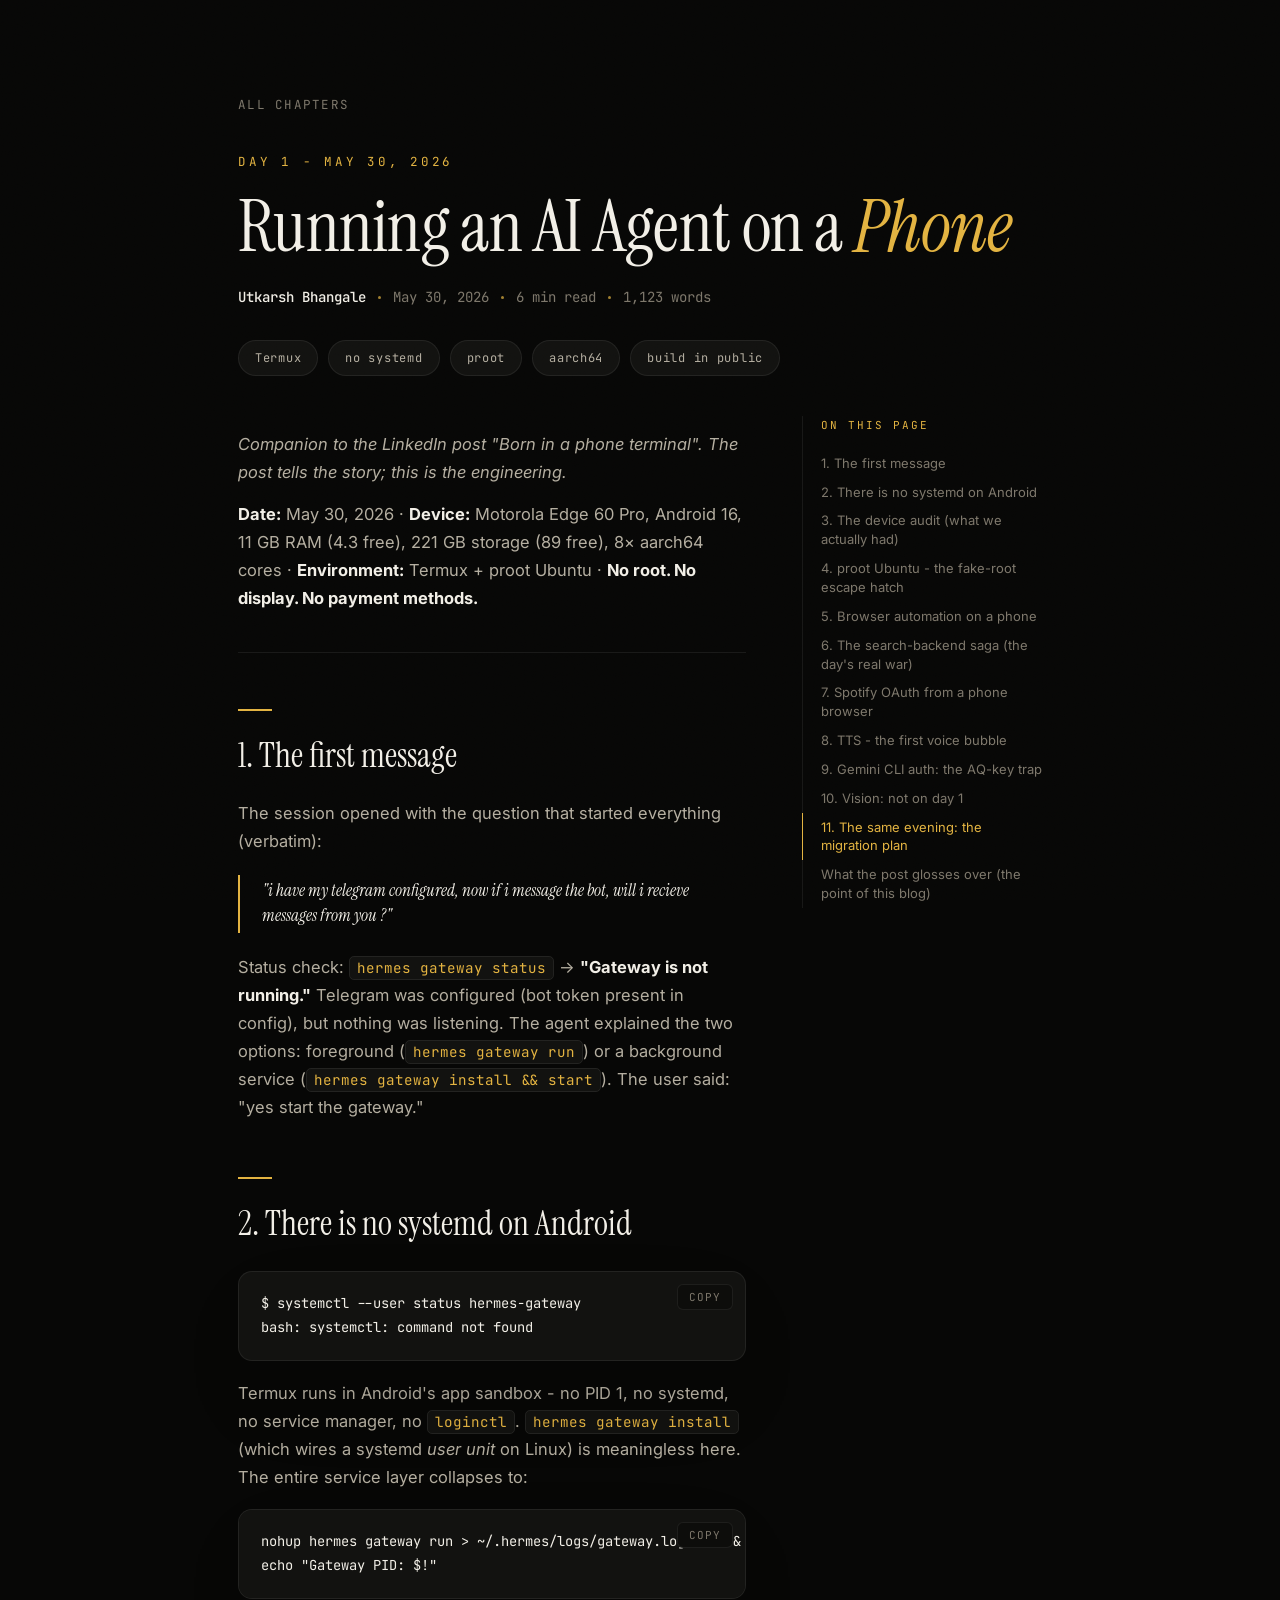
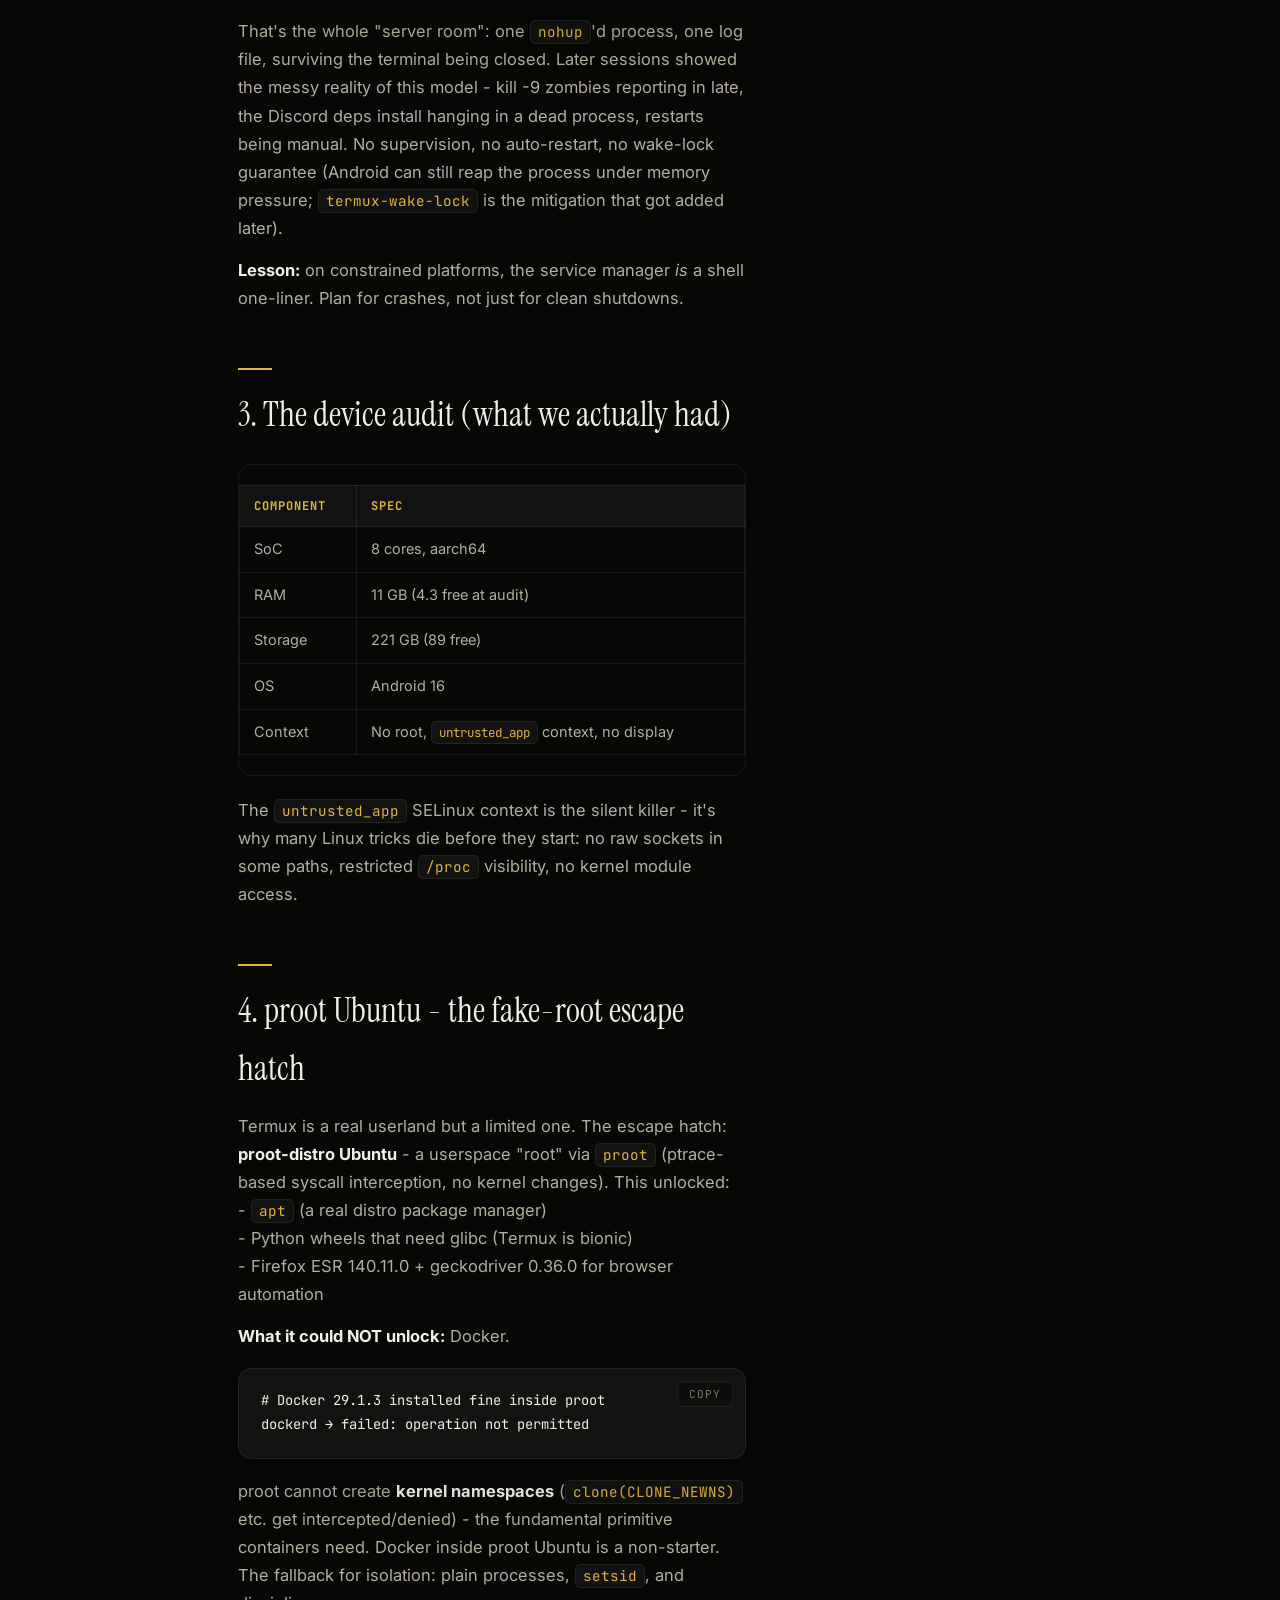
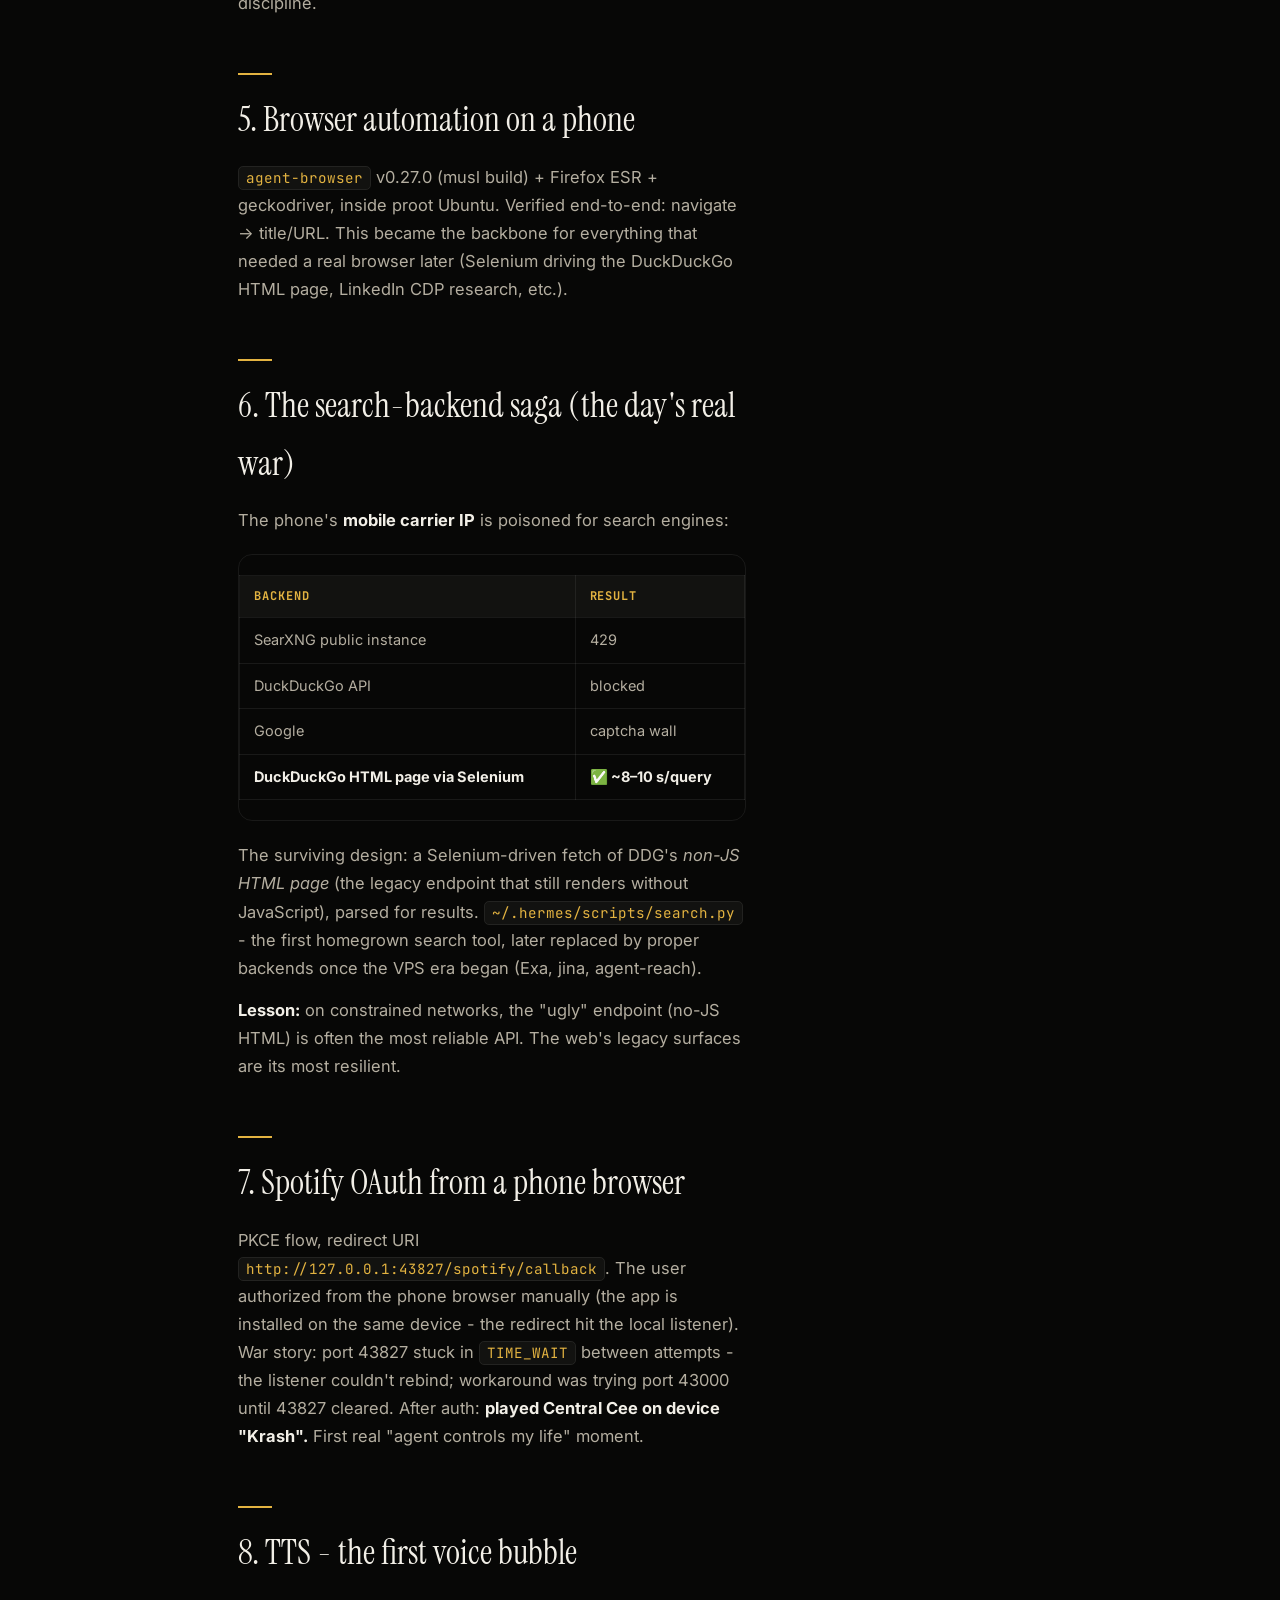
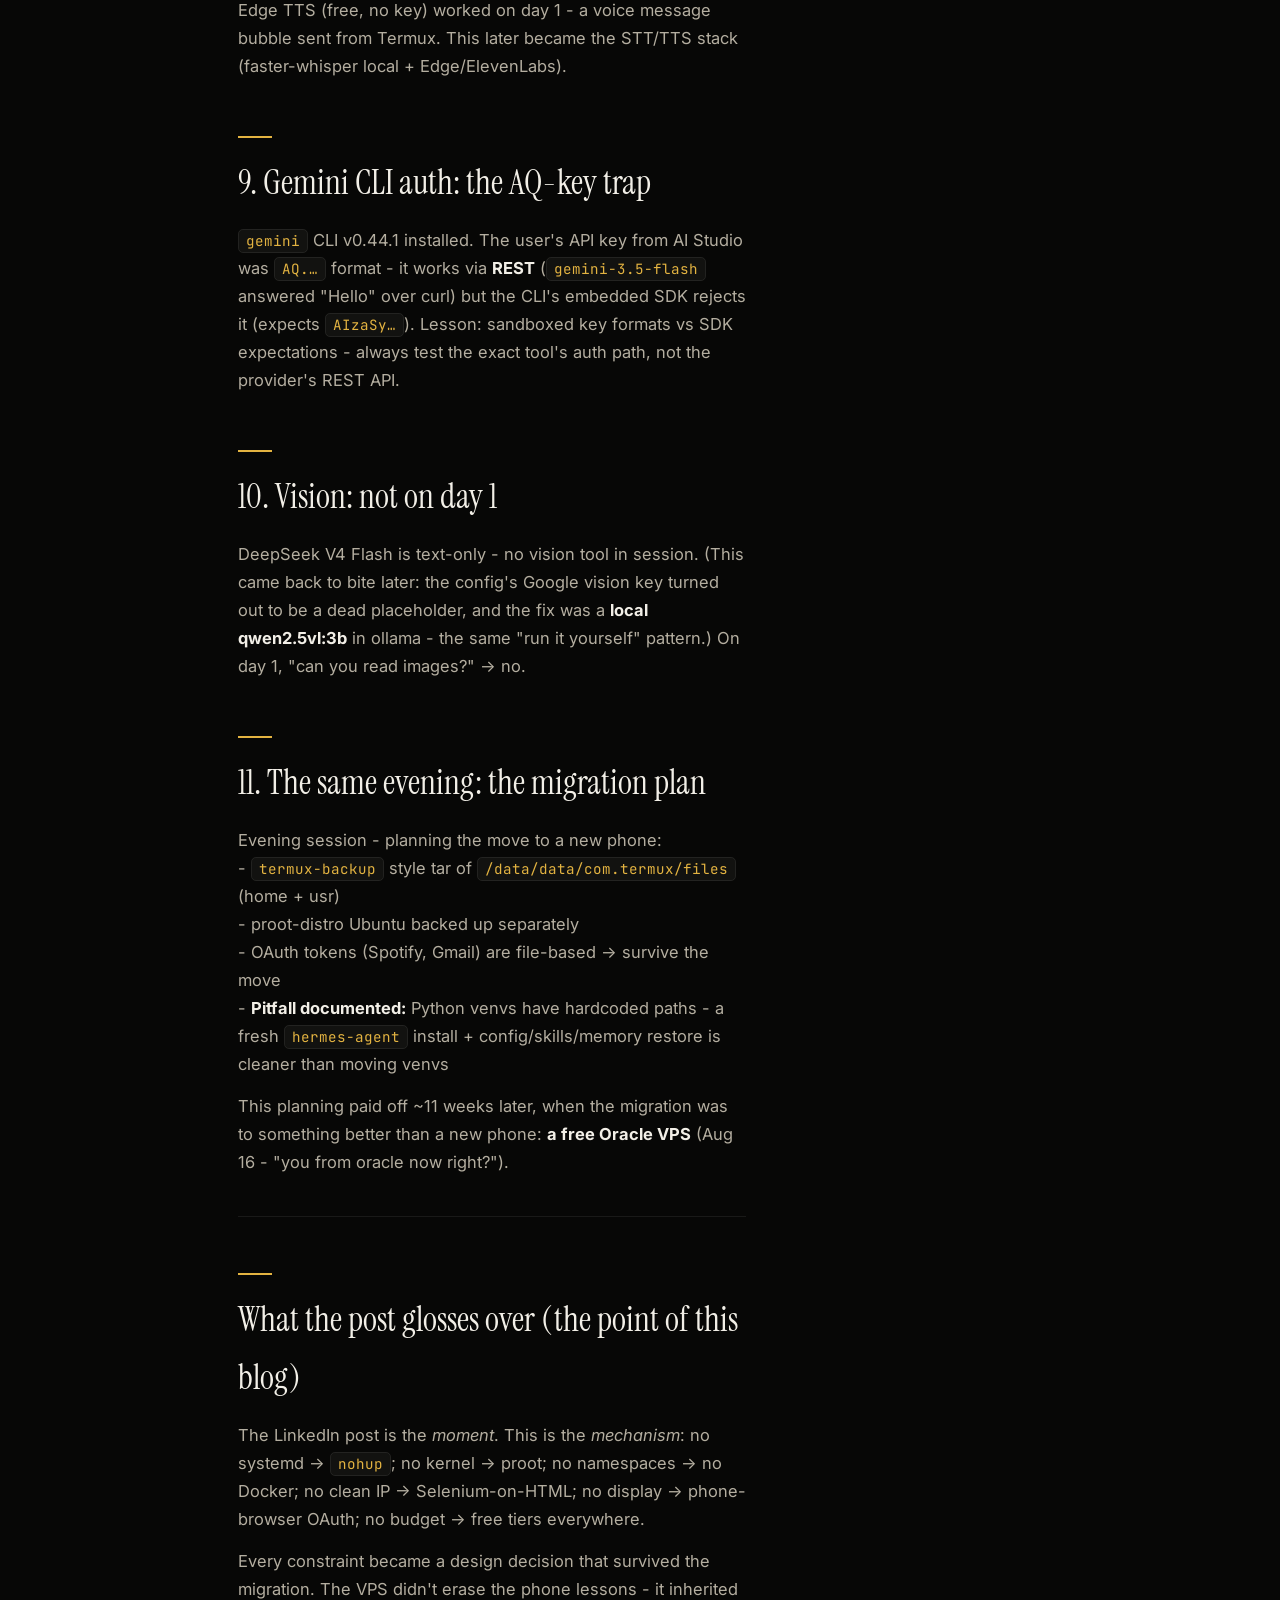
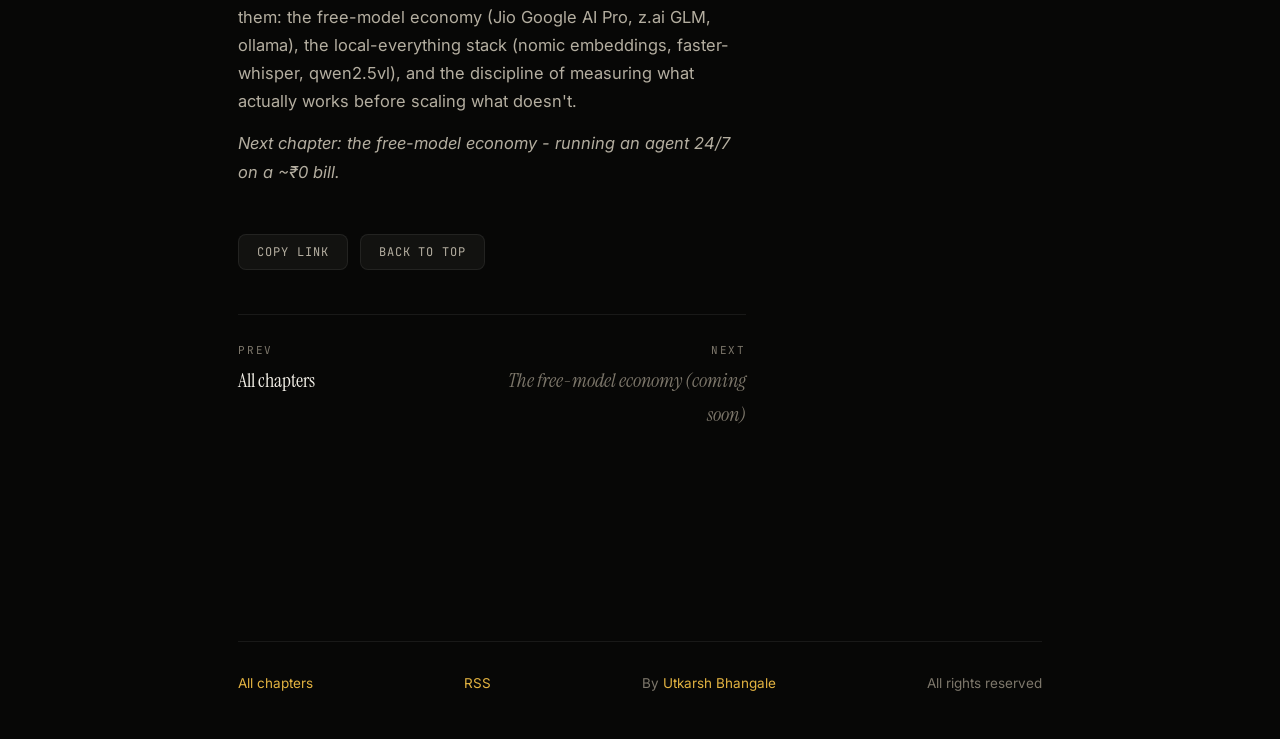
==== commit 32526780: "blog: industry-standard article upgrades - TOC scrollspy, byline w/ reading time, JSON-LD, prev/next" ====
--- a/day1.html
+++ b/day1.html
@@ -4,14 +4,27 @@
 <meta charset="utf-8">
 <meta name="viewport" content="width=device-width, initial-scale=1">
 <title>Day 1 Deep Dive - Running an AI Agent on a Phone</title>
-<meta name="description" content="The engineering record of day 1: no systemd, nohup as service manager, proot, the search-backend war, and more.">
+<meta name="description" content="The engineering record of day 1: no systemd, nohup as service manager, proot, the search-backend war. 6 min read.">
 <meta property="og:title" content="Day 1 - Running an AI Agent on a Phone (Termux, no systemd)">
-<meta property="og:description" content="The engineering record of day 1: no systemd, nohup as service manager, proot, the search-backend war.">
+<meta property="og:description" content="The engineering record of day 1: no systemd, nohup as service manager, proot, the search-backend war. 6 min read.">
+<meta property="og:type" content="article">
 <meta property="og:image" content="https://kragent66-glitch.github.io/agent-journey/og-card.png">
+<link rel="alternate" type="application/rss+xml" title="Agent Journey" href="https://kragent66-glitch.github.io/agent-journey/feed.xml">
 <link rel="preconnect" href="https://fonts.googleapis.com">
 <link rel="preconnect" href="https://fonts.gstatic.com" crossorigin>
 <link href="https://fonts.googleapis.com/css2?family=Instrument+Serif:ital@0;1&family=Inter:wght@400;500;600&family=JetBrains+Mono:wght@400;500&display=swap" rel="stylesheet">
 <link rel="stylesheet" href="style.css">
+<script type="application/ld+json">{
+"@context":"https://schema.org",
+"@type":"BlogPosting",
+"headline":"Running an AI Agent on a Phone",
+"description":"Day 1 of Agent Journey: no systemd, nohup as service manager, proot Ubuntu, and the migration plan. The engineering record behind the LinkedIn post.",
+"datePublished":"2026-05-30",
+"author":{"@type":"Person","name":"Utkarsh Bhangale","url":"https://github.com/kragent66-glitch"},
+"publisher":{"@type":"Organization","name":"Agent Journey","url":"https://kragent66-glitch.github.io/agent-journey"},
+"mainEntityOfPage":"https://kragent66-glitch.github.io/agent-journey/day1.html",
+"wordCount":1123
+}</script>
 </head>
 <body>
 <div id="progress"></div>
@@ -20,23 +33,32 @@
     <a class="back" href="index.html">All chapters</a>
     <span class="eyebrow" style="display:block;margin-top:34px;">Day 1 - May 30, 2026</span>
     <h1>Running an AI Agent on a <em>Phone</em></h1>
+    <div class="byline">
+      <span class="by-author">Utkarsh Bhangale</span>
+      <span class="by-sep"></span>
+      <span>May 30, 2026</span>
+      <span class="by-sep"></span>
+      <span>6 min read</span>
+      <span class="by-sep"></span>
+      <span>1,123 words</span>
+    </div>
     <div class="chips">
       <span class="chip">Termux</span><span class="chip">no systemd</span><span class="chip">proot</span>
-      <span class="chip">aarch64</span><span class="chip">11 GB RAM</span>
+      <span class="chip">aarch64</span><span class="chip">build in public</span>
     </div>
   </header>
-  <article class="article">
-  <h1>Day 1 Deep Dive  -  Running an AI Agent on a Phone (Termux, no systemd)</h1>
-<p><em>Companion to the LinkedIn post "Born in a phone terminal". The post tells the story; this is the engineering.</em></p>
+  <div class="article-grid">
+    <article class="article">
+    <p><em>Companion to the LinkedIn post "Born in a phone terminal". The post tells the story; this is the engineering.</em></p>
 <p><strong>Date:</strong> May 30, 2026 · <strong>Device:</strong> Motorola Edge 60 Pro, Android 16, 11 GB RAM (4.3 free), 221 GB storage (89 free), 8× aarch64 cores · <strong>Environment:</strong> Termux + proot Ubuntu · <strong>No root. No display. No payment methods.</strong></p>
 <hr />
-<h2>1. The first message</h2>
+<h2 id="the-first-message">1. The first message</h2>
 <p>The session opened with the question that started everything (verbatim):</p>
 <blockquote>
 <p>"i have my telegram configured, now if i message the bot, will i recieve messages from you ?"</p>
 </blockquote>
 <p>Status check: <code>hermes gateway status</code> → <strong>"Gateway is not running."</strong> Telegram was configured (bot token present in config), but nothing was listening. The agent explained the two options: foreground (<code>hermes gateway run</code>) or a background service (<code>hermes gateway install &amp;&amp; start</code>). The user said: "yes start the gateway."</p>
-<h2>2. There is no systemd on Android</h2>
+<h2 id="there-is-no-systemd-on-android">2. There is no systemd on Android</h2>
 <pre><code class="language-bash">$ systemctl --user status hermes-gateway
 bash: systemctl: command not found
 </code></pre>
@@ -46,8 +68,8 @@
 </code></pre>
 <p>That's the whole "server room": one <code>nohup</code>'d process, one log file, surviving the terminal being closed. Later sessions showed the messy reality of this model  -  kill -9 zombies reporting in late, the Discord deps install hanging in a dead process, restarts being manual. No supervision, no auto-restart, no wake-lock guarantee (Android can still reap the process under memory pressure; <code>termux-wake-lock</code> is the mitigation that got added later).</p>
 <p><strong>Lesson:</strong> on constrained platforms, the service manager <em>is</em> a shell one-liner. Plan for crashes, not just for clean shutdowns.</p>
-<h2>3. The device audit (what we actually had)</h2>
-<table>
+<h2 id="the-device-audit-what-we-actually-had">3. The device audit (what we actually had)</h2>
+<div class="table-wrapper"><table>
 <thead>
 <tr>
 <th>Component</th>
@@ -76,23 +98,23 @@
 <td>No root, <code>untrusted_app</code> context, no display</td>
 </tr>
 </tbody>
-</table>
+</table></div>
 <p>The <code>untrusted_app</code> SELinux context is the silent killer  -  it's why many Linux tricks die before they start: no raw sockets in some paths, restricted <code>/proc</code> visibility, no kernel module access.</p>
-<h2>4. proot Ubuntu  -  the fake-root escape hatch</h2>
+<h2 id="proot-ubuntu-the-fake-root-escape-hatch">4. proot Ubuntu  -  the fake-root escape hatch</h2>
 <p>Termux is a real userland but a limited one. The escape hatch: <strong>proot-distro Ubuntu</strong>  -  a userspace "root" via <code>proot</code> (ptrace-based syscall interception, no kernel changes). This unlocked:<br />
 - <code>apt</code> (a real distro package manager)<br />
 - Python wheels that need glibc (Termux is bionic)<br />
 - Firefox ESR 140.11.0 + geckodriver 0.36.0 for browser automation</p>
 <p><strong>What it could NOT unlock:</strong> Docker.</p>
-<pre><code class="language-bash"># Docker 29.1.3 installed fine inside proot...
+<pre><code class="language-bash"># Docker 29.1.3 installed fine inside proot
 dockerd → failed: operation not permitted
 </code></pre>
 <p>proot cannot create <strong>kernel namespaces</strong> (<code>clone(CLONE_NEWNS)</code> etc. get intercepted/denied)  -  the fundamental primitive containers need. Docker inside proot Ubuntu is a non-starter. The fallback for isolation: plain processes, <code>setsid</code>, and discipline.</p>
-<h2>5. Browser automation on a phone</h2>
+<h2 id="browser-automation-on-a-phone">5. Browser automation on a phone</h2>
 <p><code>agent-browser</code> v0.27.0 (musl build) + Firefox ESR + geckodriver, inside proot Ubuntu. Verified end-to-end: navigate → title/URL. This became the backbone for everything that needed a real browser later (Selenium driving the DuckDuckGo HTML page, LinkedIn CDP research, etc.).</p>
-<h2>6. The search-backend saga (the day's real war)</h2>
+<h2 id="the-search-backend-saga-the-day-s-real-war">6. The search-backend saga (the day's real war)</h2>
 <p>The phone's <strong>mobile carrier IP</strong> is poisoned for search engines:</p>
-<table>
+<div class="table-wrapper"><table>
 <thead>
 <tr>
 <th>Backend</th>
@@ -117,18 +139,18 @@
 <td><strong>✅ ~8–10 s/query</strong></td>
 </tr>
 </tbody>
-</table>
+</table></div>
 <p>The surviving design: a Selenium-driven fetch of DDG's <em>non-JS HTML page</em> (the legacy endpoint that still renders without JavaScript), parsed for results. <code>~/.hermes/scripts/search.py</code>  -  the first homegrown search tool, later replaced by proper backends once the VPS era began (Exa, jina, agent-reach).</p>
 <p><strong>Lesson:</strong> on constrained networks, the "ugly" endpoint (no-JS HTML) is often the most reliable API. The web's legacy surfaces are its most resilient.</p>
-<h2>7. Spotify OAuth from a phone browser</h2>
+<h2 id="spotify-oauth-from-a-phone-browser">7. Spotify OAuth from a phone browser</h2>
 <p>PKCE flow, redirect URI <code>http://127.0.0.1:43827/spotify/callback</code>. The user authorized from the phone browser manually (the app is installed on the same device  -  the redirect hit the local listener). War story: port 43827 stuck in <code>TIME_WAIT</code> between attempts  -  the listener couldn't rebind; workaround was trying port 43000 until 43827 cleared. After auth: <strong>played Central Cee on device "Krash".</strong> First real "agent controls my life" moment.</p>
-<h2>8. TTS  -  the first voice bubble</h2>
+<h2 id="tts-the-first-voice-bubble">8. TTS  -  the first voice bubble</h2>
 <p>Edge TTS (free, no key) worked on day 1  -  a voice message bubble sent from Termux. This later became the STT/TTS stack (faster-whisper local + Edge/ElevenLabs).</p>
-<h2>9. Gemini CLI auth: the AQ-key trap</h2>
+<h2 id="gemini-cli-auth-the-aq-key-trap">9. Gemini CLI auth: the AQ-key trap</h2>
 <p><code>gemini</code> CLI v0.44.1 installed. The user's API key from AI Studio was <code>AQ.…</code> format  -  it works via <strong>REST</strong> (<code>gemini-3.5-flash</code> answered "Hello" over curl) but the CLI's embedded SDK rejects it (expects <code>AIzaSy…</code>). Lesson: sandboxed key formats vs SDK expectations  -  always test the exact tool's auth path, not the provider's REST API.</p>
-<h2>10. Vision: not on day 1</h2>
+<h2 id="vision-not-on-day-1">10. Vision: not on day 1</h2>
 <p>DeepSeek V4 Flash is text-only  -  no vision tool in session. (This came back to bite later: the config's Google vision key turned out to be a dead placeholder, and the fix was a <strong>local qwen2.5vl:3b</strong> in ollama  -  the same "run it yourself" pattern.) On day 1, "can you read images?" → no.</p>
-<h2>11. The same evening: the migration plan</h2>
+<h2 id="the-same-evening-the-migration-plan">11. The same evening: the migration plan</h2>
 <p>Evening session  -  planning the move to a new phone:<br />
 - <code>termux-backup</code> style tar of <code>/data/data/com.termux/files</code> (home + usr)<br />
 - proot-distro Ubuntu backed up separately<br />
@@ -136,14 +158,42 @@
 - <strong>Pitfall documented:</strong> Python venvs have hardcoded paths  -  a fresh <code>hermes-agent</code> install + config/skills/memory restore is cleaner than moving venvs</p>
 <p>This planning paid off ~11 weeks later, when the migration was to something better than a new phone: <strong>a free Oracle VPS</strong> (Aug 16  -  "you from oracle now right?").</p>
 <hr />
-<h2>What the post glosses over (the point of this blog)</h2>
+<h2 id="what-the-post-glosses-over-the-point-of-this-blog">What the post glosses over (the point of this blog)</h2>
 <p>The LinkedIn post is the <em>moment</em>. This is the <em>mechanism</em>: no systemd → <code>nohup</code>; no kernel → proot; no namespaces → no Docker; no clean IP → Selenium-on-HTML; no display → phone-browser OAuth; no budget → free tiers everywhere.</p>
 <p>Every constraint became a design decision that survived the migration. The VPS didn't erase the phone lessons  -  it inherited them: the free-model economy (Jio Google AI Pro, z.ai GLM, ollama), the local-everything stack (nomic embeddings, faster-whisper, qwen2.5vl), and the discipline of measuring what actually works before scaling what doesn't.</p>
 <p><em>Next chapter: the free-model economy  -  running an agent 24/7 on a ~₹0 bill.</em></p>
-  </article>
+    <div class="end-actions">
+      <button class="ghost-btn" id="copy-link">Copy link</button>
+      <button class="ghost-btn" id="to-top">Back to top</button>
+    </div>
+    <nav class="nextprev" aria-label="Chapter navigation">
+      <div class="np-block np-prev">
+        <span class="np-label">Prev</span>
+        <a href="index.html">All chapters</a>
+      </div>
+      <div class="np-block np-next">
+        <span class="np-label">Next</span>
+        <span class="np-soon">The free-model economy (coming soon)</span>
+      </div>
+    </nav>
+    </article>
+    <aside class="toc-wrap"><nav class="toc" aria-label="On this page"><div class="toc-title">On this page</div><ol><li><a href="#the-first-message">1. The first message</a></li>
+<li><a href="#there-is-no-systemd-on-android">2. There is no systemd on Android</a></li>
+<li><a href="#the-device-audit-what-we-actually-had">3. The device audit (what we actually had)</a></li>
+<li><a href="#proot-ubuntu-the-fake-root-escape-hatch">4. proot Ubuntu  -  the fake-root escape hatch</a></li>
+<li><a href="#browser-automation-on-a-phone">5. Browser automation on a phone</a></li>
+<li><a href="#the-search-backend-saga-the-day-s-real-war">6. The search-backend saga (the day's real war)</a></li>
+<li><a href="#spotify-oauth-from-a-phone-browser">7. Spotify OAuth from a phone browser</a></li>
+<li><a href="#tts-the-first-voice-bubble">8. TTS  -  the first voice bubble</a></li>
+<li><a href="#gemini-cli-auth-the-aq-key-trap">9. Gemini CLI auth: the AQ-key trap</a></li>
+<li><a href="#vision-not-on-day-1">10. Vision: not on day 1</a></li>
+<li><a href="#the-same-evening-the-migration-plan">11. The same evening: the migration plan</a></li>
+<li><a href="#what-the-post-glosses-over-the-point-of-this-blog">What the post glosses over (the point of this blog)</a></li></ol></nav></aside>
+  </div>
   <footer>
     <div class="row">
       <span><a href="index.html">All chapters</a></span>
+      <span><a href="feed.xml">RSS</a></span>
       <span>By <a href="https://github.com/kragent66-glitch">Utkarsh Bhangale</a></span>
       <span>All rights reserved</span>
     </div>
@@ -160,6 +210,47 @@
   }
   window.addEventListener('scroll', function () { if (!ticking) { ticking = true; requestAnimationFrame(paint); } }, { passive: true });
   paint();
+
+  // copy buttons on code blocks
+  document.querySelectorAll('pre').forEach(function (pre) {
+    var btn = document.createElement('button');
+    btn.className = 'copy-code'; btn.textContent = 'Copy';
+    pre.appendChild(btn);
+    btn.addEventListener('click', function () {
+      var t = pre.querySelector('code').innerText;
+      navigator.clipboard.writeText(t).then(function () {
+        btn.textContent = 'Copied';
+        setTimeout(function () { btn.textContent = 'Copy'; }, 1600);
+      });
+    });
+  });
+
+  // TOC scrollspy
+  var links = document.querySelectorAll('.toc a');
+  if (links.length) {
+    var heads = Array.prototype.map.call(links, function (a) { return document.getElementById(a.getAttribute('href').slice(1)); });
+    var spy = new IntersectionObserver(function (entries) {
+      entries.forEach(function (e) {
+        if (e.isIntersecting) {
+          links.forEach(function (l) { l.classList.remove('active'); });
+          var hit = document.querySelector('.toc a[href="#' + e.target.id + '"]');
+          if (hit) hit.classList.add('active');
+        }
+      });
+    }, { rootMargin: '-15% 0px -70% 0px' });
+    heads.forEach(function (h) { if (h) spy.observe(h); });
+  }
+
+  // end actions
+  document.getElementById('copy-link').addEventListener('click', function () {
+    navigator.clipboard.writeText(location.href).then(function () {
+      var b = document.getElementById('copy-link'); b.textContent = 'Copied';
+      setTimeout(function () { b.textContent = 'Copy link'; }, 1600);
+    });
+  });
+  document.getElementById('to-top').addEventListener('click', function () {
+    window.scrollTo({ top: 0, behavior: 'smooth' });
+  });
 })();
 </script>
 </body>
--- a/style.css
+++ b/style.css
@@ -15,13 +15,13 @@
 }
 * { margin: 0; padding: 0; box-sizing: border-box; }
 html { scroll-behavior: smooth; }
+html, body { overflow-x: clip; }
 body {
   background: var(--bg);
   color: var(--ink);
   font-family: 'Inter', 'Segoe UI', Arial, sans-serif;
   line-height: 1.7;
   -webkit-font-smoothing: antialiased;
-  overflow-x: hidden;
 }
 /* film grain */
 body::after {
@@ -36,7 +36,7 @@
 .wrap { max-width: 860px; margin: 0 auto; padding: 0 28px; }
 
 /* hero */
-.hero { padding: 120px 0 72px; position: relative; }
+.hero { padding: 120px 0 72px; position: relative; overflow: hidden; }
 .hero::before {
   content: ""; position: absolute; top: -200px; right: -160px; width: 640px; height: 640px; border-radius: 50%;
   background: radial-gradient(circle, rgba(227, 179, 65, .10), transparent 65%); pointer-events: none;
@@ -83,7 +83,66 @@
 .chap h3 a { color: var(--ink); }
 .chap h3 a:hover { color: var(--gold); }
 .chap p { color: var(--muted); font-size: 15.5px; max-width: 600px; }
-.chap .soon { color: var(--faint); font-style: italic; }
+.chap h3.soon { color: var(--muted); font-style: italic; }
+.chap .read {
+  font-family: 'JetBrains Mono', monospace; font-size: 12px; letter-spacing: .12em; text-transform: uppercase;
+  color: var(--gold); display: inline-block; margin-top: 16px; border-bottom: 1px solid rgba(227, 179, 65, .4); padding-bottom: 2px;
+}
+.chap .read:hover { color: var(--gold-hi); border-color: var(--gold-hi); }
+
+/* byline */
+.byline { display: flex; flex-wrap: wrap; align-items: center; gap: 12px; margin: 22px 0 26px; font-size: 14px; color: var(--faint); font-family: 'JetBrains Mono', monospace; }
+.by-author { color: var(--ink); font-weight: 500; }
+.by-sep { width: 3px; height: 3px; border-radius: 50%; background: var(--gold); opacity: .7; }
+
+/* article grid + TOC */
+.article-grid { display: grid; grid-template-columns: minmax(0, 1fr) 240px; gap: 56px; padding-bottom: 40px; }
+.toc-wrap { position: relative; }
+.toc { position: sticky; top: 36px; border-left: 1px solid var(--hairline); padding-left: 18px; }
+.toc-title { font-family: 'JetBrains Mono', monospace; font-size: 11px; letter-spacing: .18em; text-transform: uppercase; color: var(--gold); margin-bottom: 14px; }
+.toc ol { list-style: none; margin: 0; padding: 0; }
+.toc li { margin: 0; }
+.toc a { display: block; color: var(--faint); font-size: 13px; line-height: 1.45; padding: 5px 0; border-left: 1px solid transparent; margin-left: -19px; padding-left: 18px; transition: color .2s; }
+.toc a:hover { color: var(--ink); }
+.toc a.active { color: var(--gold); border-left-color: var(--gold); }
+
+/* code copy */
+.article pre { position: relative; }
+.copy-code {
+  position: absolute; top: 12px; right: 12px; font-family: 'JetBrains Mono', monospace; font-size: 11px;
+  letter-spacing: .08em; text-transform: uppercase; color: var(--faint); background: var(--bg-soft);
+  border: 1px solid var(--hairline); border-radius: 6px; padding: 5px 11px; cursor: pointer; transition: color .2s, border-color .2s;
+}
+.copy-code:hover { color: var(--gold); border-color: rgba(227, 179, 65, .5); }
+
+/* table wrapper */
+.table-wrapper { overflow-x: auto; margin: 20px 0; border: 1px solid var(--hairline); border-radius: var(--radius); }
+.table-wrapper table { margin: 0; }
+
+/* end actions + chapter nav */
+.end-actions { display: flex; gap: 12px; margin: 48px 0 12px; }
+.ghost-btn {
+  font-family: 'JetBrains Mono', monospace; font-size: 12px; letter-spacing: .08em; text-transform: uppercase;
+  color: var(--muted); background: var(--panel); border: 1px solid var(--hairline); border-radius: 8px;
+  padding: 9px 18px; cursor: pointer; transition: color .2s, border-color .2s;
+}
+.ghost-btn:hover { color: var(--gold); border-color: rgba(227, 179, 65, .5); }
+.nextprev { display: grid; grid-template-columns: 1fr 1fr; gap: 16px; margin-top: 44px; border-top: 1px solid var(--hairline); padding-top: 26px; }
+.np-block { display: flex; flex-direction: column; gap: 4px; }
+.np-next { text-align: right; align-items: flex-end; }
+.np-label { font-family: 'JetBrains Mono', monospace; font-size: 11px; letter-spacing: .16em; text-transform: uppercase; color: var(--faint); }
+.np-block a { font-family: 'Instrument Serif', Georgia, serif; font-size: 20px; color: var(--ink); }
+.np-block a:hover { color: var(--gold); }
+.np-soon { font-family: 'Instrument Serif', Georgia, serif; font-size: 20px; color: var(--faint); font-style: italic; }
+
+/* chapter meta chips on index */
+.chap-meta { display: flex; flex-wrap: wrap; gap: 8px; margin-top: 14px; }
+.chap-meta span { font-family: 'JetBrains Mono', monospace; font-size: 11px; letter-spacing: .06em; color: var(--faint); border: 1px solid var(--hairline); border-radius: 999px; padding: 4px 12px; }
+
+@media (max-width: 1023px) {
+  .article-grid { grid-template-columns: minmax(0, 1fr); gap: 0; }
+  .toc-wrap { display: none; }
+}
 
 /* footer */
 footer { margin-top: 110px; padding: 30px 0 48px; border-top: 1px solid var(--hairline); }
